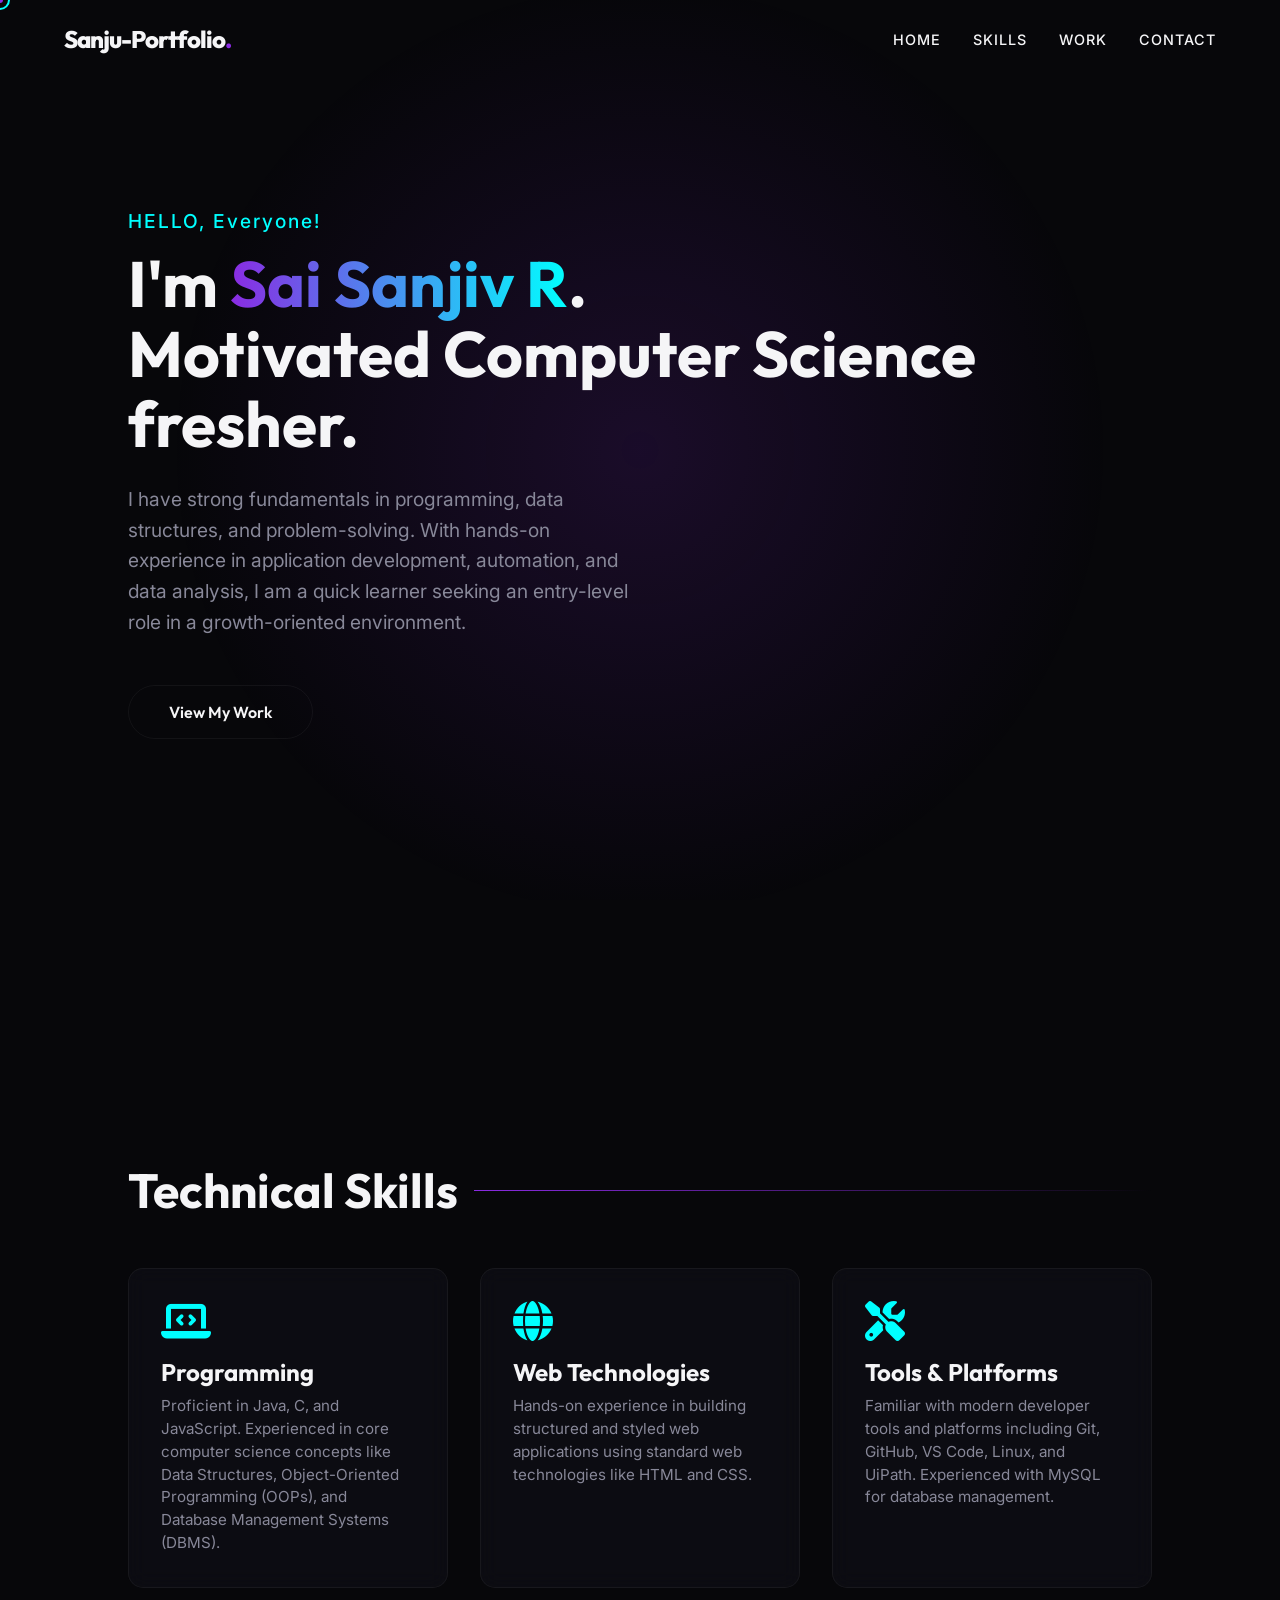
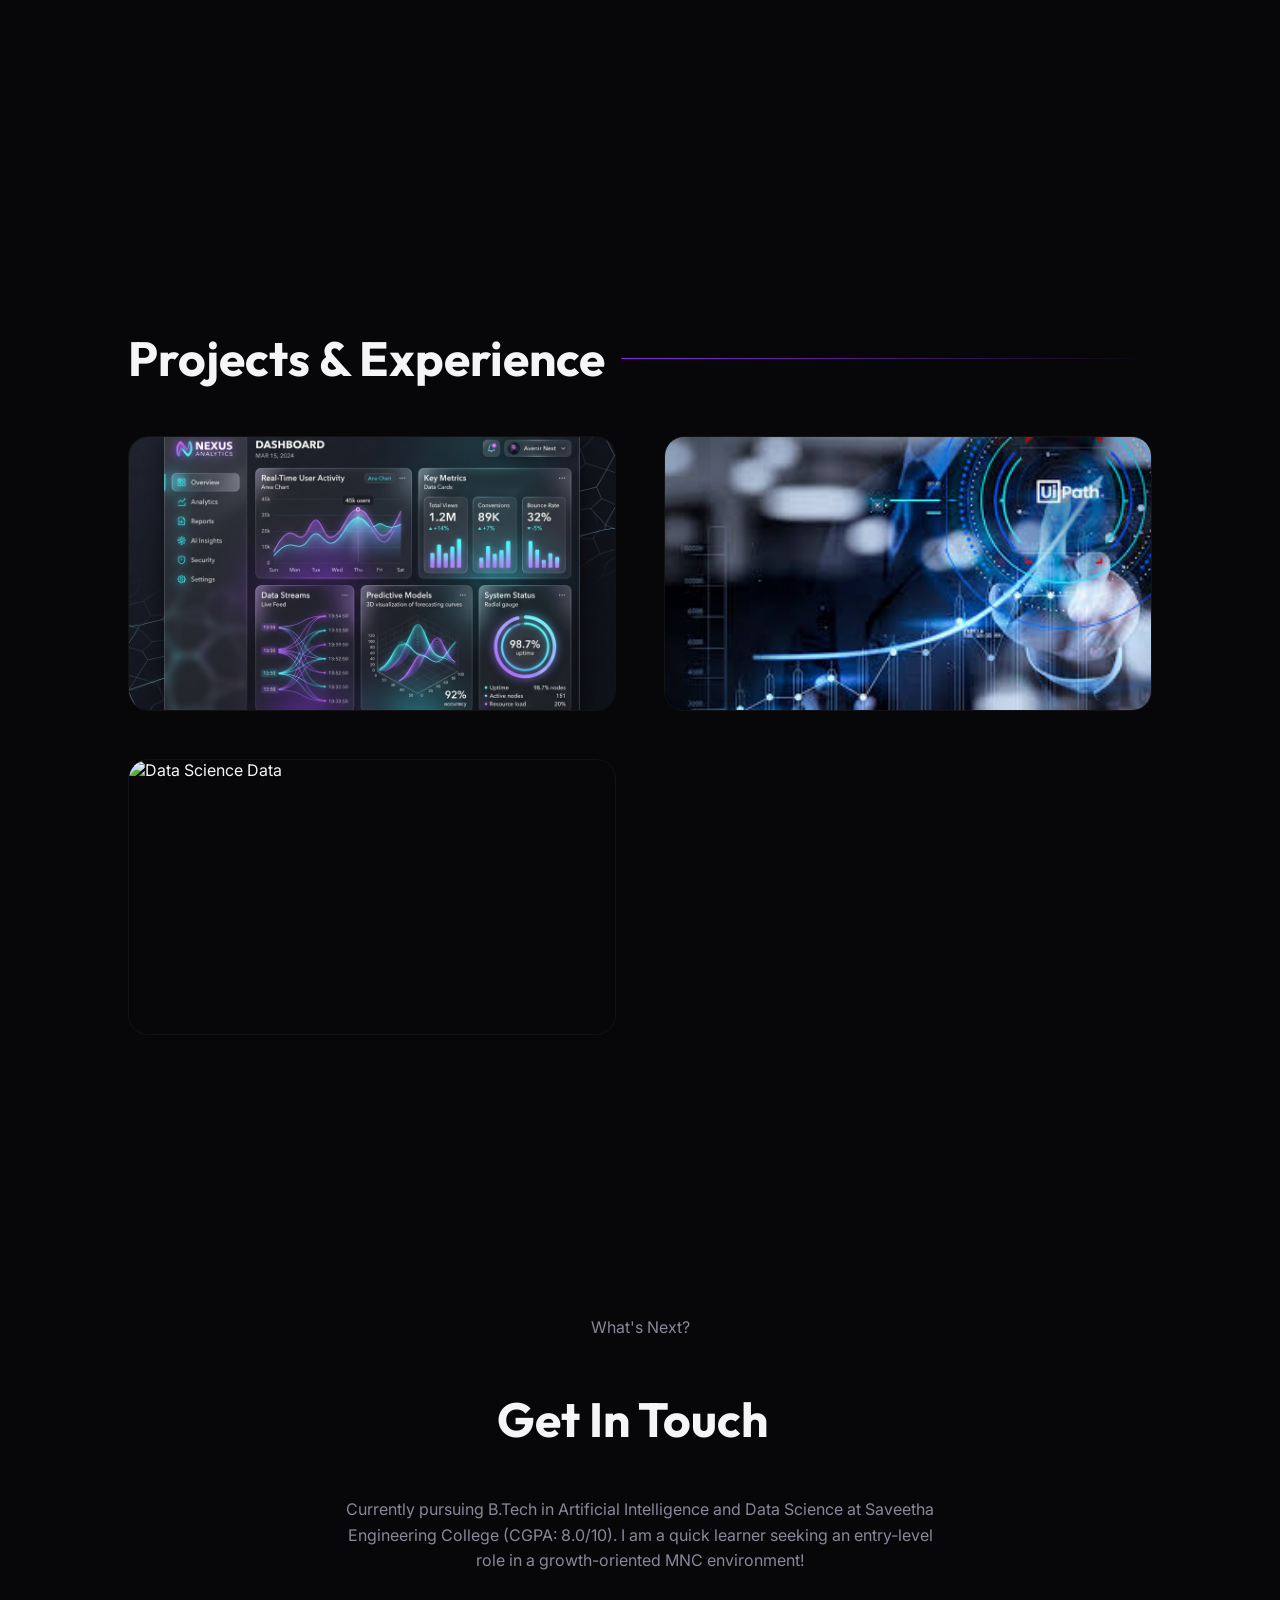
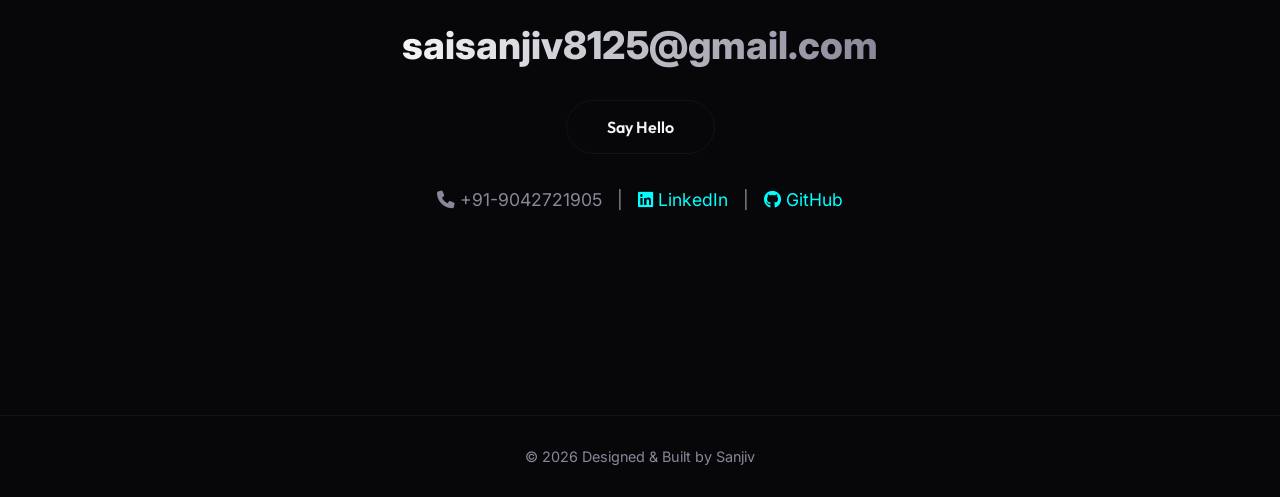
==== index.html @ ba9047b5 "fix version" ====
<!DOCTYPE html>
<html lang="en">
<head>
    <meta charset="UTF-8">
    <meta name="viewport" content="width=device-width, initial-scale=1.0">
    <meta name="description" content="Personal Portfolio of a Frontend Developer crafting beautiful user interfaces using modern web technologies.">
    <title>Sanjiv | Frontend Developer</title>
    <!-- CSS -->
    <link rel="stylesheet" href="style.css">
    <!-- FontAwesome for standard icons -->
    <link rel="stylesheet" href="https://cdnjs.cloudflare.com/ajax/libs/font-awesome/6.4.0/css/all.min.css">
</head>
<body>

    <!-- Custom Cursor & Background Glow -->
    <div class="cursor"></div>
    <div class="cursor-follower"></div>
    <div class="bg-glow"></div>

    <!-- Navigation -->
    <nav>
        <div class="brand">Sanju-Portfolio<span>.</span></div>
        <div class="nav-links">
            <a href="#hero">Home</a>
            <a href="#skills">Skills</a>
            <a href="#projects">Work</a>
            <a href="#contact">Contact</a>
        </div>
    </nav>

    <!-- Hero Section -->
    <section id="hero" class="hero">
        <p class="reveal">HELLO, Everyone! </p>
        <h1 class="reveal">I'm <span class="highlight">Sai Sanjiv R</span>.<br>Motivated Computer Science fresher.</h1>
        <div class="hero-subtitle reveal">
            I have strong fundamentals in programming, data structures, and problem-solving. With hands-on experience in application development, automation, and data analysis, I am a quick learner seeking an entry-level role in a growth-oriented environment.
        </div>
        <a href="#projects" class="btn btn-magnetic reveal">View My Work</a>
    </section>

    <!-- Skills Section -->
    <section id="skills">
        <h2 class="section-title reveal">Technical Skills</h2>
        <div class="skills-grid">
            <div class="skill-card reveal">
                <i class="fa-solid fa-laptop-code skill-icon"></i>
                <h3 class="skill-title">Programming</h3>
                <p class="skill-desc">Proficient in Java, C, and JavaScript. Experienced in core computer science concepts like Data Structures, Object-Oriented Programming (OOPs), and Database Management Systems (DBMS).</p>
            </div>
            <div class="skill-card reveal">
                <i class="fa-solid fa-globe skill-icon"></i>
                <h3 class="skill-title">Web Technologies</h3>
                <p class="skill-desc">Hands-on experience in building structured and styled web applications using standard web technologies like HTML and CSS.</p>
            </div>
            <div class="skill-card reveal">
                <i class="fa-solid fa-screwdriver-wrench skill-icon"></i>
                <h3 class="skill-title">Tools & Platforms</h3>
                <p class="skill-desc">Familiar with modern developer tools and platforms including Git, GitHub, VS Code, Linux, and UiPath. Experienced with MySQL for database management.</p>
            </div>
        </div>
    </section>

    <!-- Projects Section -->
    <section id="projects">
        <h2 class="section-title reveal">Projects & Experience</h2>
        <div class="projects-grid">
            
            <div class="project-card reveal">
                <div class="project-img-wrapper">
                    <!-- Project Thumbnail generated by AI -->
                    <img src="./assets/project1.png" alt="ConsumeWise AI Dashboard">
                </div>
                <div class="project-info">
                    <h3 class="project-title">ConsumeWise AI</h3>
                    <div class="project-tags">
                        <span>React Native</span>
                        <span>Firebase</span>
                        <span>Gemini AI</span>
                    </div>
                </div>
            </div>

            <div class="project-card reveal">
                <div class="project-img-wrapper">
                    <img src="[data-uri]" alt="HR Automation Project">
                </div>
                <div class="project-info">
                    <h3 class="project-title">HR Onboarding Automation</h3>
                    <div class="project-tags">
                        <span>UiPath</span>
                        <span>Excel</span>
                        <span>Automation</span>
                    </div>
                </div>
            </div>

            <div class="project-card reveal">
                <div class="project-img-wrapper">
                    <img src="https://images.unsplash.com/photo-1551288049-bebda4e38f71?q=80&w=2070&auto=format&fit=crop" alt="Data Science Data">
                </div>
                <div class="project-info">
                    <h3 class="project-title">Data Science Intern</h3>
                    <div class="project-tags">
                        <span>Python</span>
                        <span>Data Analysis</span>
                        <span>Arjun Vision Tech</span>
                    </div>
                </div>
            </div>

        </div>
    </section>

    <!-- Contact Section -->
    <section id="contact">
        <div class="contact-container reveal">
            <p class="contact-text">What's Next?</p>
            <h2 class="section-title">Get In Touch</h2>
            <p class="contact-text">Currently pursuing B.Tech in Artificial Intelligence and Data Science at Saveetha Engineering College (CGPA: 8.0/10). I am a quick learner seeking an entry-level role in a growth-oriented MNC environment!</p>
            <a href="mailto:saisanjiv8125@gmail.com" class="contact-email">saisanjiv8125@gmail.com</a>
            <a href="mailto:saisanjiv8125@gmail.com" class="btn btn-magnetic">Say Hello</a>
            <p class="contact-text" style="margin-top: 2rem; font-size: 1.1rem;">
                <i class="fa-solid fa-phone"></i> +91-9042721905 &nbsp;&nbsp;|&nbsp;&nbsp; 
                <a href="https://www.linkedin.com/in/sai-sanjiv8125" target="_blank" style="color: var(--secondary);"><i class="fa-brands fa-linkedin"></i> LinkedIn</a> &nbsp;&nbsp;|&nbsp;&nbsp;
                <a href="https://github.com/SaiSanjiv" target="_blank" style="color: var(--secondary);"><i class="fa-brands fa-github"></i> GitHub</a>
            </p>
        </div>
    </section>

    <footer>
        <p>&copy; 2026 Designed & Built by Sanjiv</p>
    </footer>

    <!-- JS -->
    <script src="script.js"></script>
</body>
</html>
---- style.css ----
@import url('https://fonts.googleapis.com/css2?family=Inter:wght@300;400;500;600&family=Outfit:wght@400;600;800&display=swap');

:root {
  --bg-dark: #07070a;
  --bg-card: rgba(20, 20, 30, 0.4);
  --primary: #8a2be2;
  --secondary: #00ffff;
  --text-main: #f5f5f7;
  --text-muted: #888899;
  --glass-border: rgba(255, 255, 255, 0.05);
  --glass-shadow: 0 8px 32px 0 rgba(0, 0, 0, 0.3);
}

* {
  margin: 0;
  padding: 0;
  box-sizing: border-box;
}

html {
  scroll-behavior: smooth;
}

body {
  font-family: 'Inter', sans-serif;
  background-color: var(--bg-dark);
  color: var(--text-main);
  overflow-x: hidden;
  cursor: none; /* For custom cursor */
}

h1, h2, h3, h4, h5, h6, .brand {
  font-family: 'Outfit', sans-serif;
}

a {
  color: inherit;
  text-decoration: none;
}

/* Custom Cursor */
.cursor {
  width: 20px;
  height: 20px;
  border: 2px solid var(--secondary);
  border-radius: 50%;
  position: fixed;
  pointer-events: none;
  transform: translate(-50%, -50%);
  transition: width 0.3s, height 0.3s, background-color 0.3s;
  z-index: 9999;
}

.cursor.hovering {
  width: 50px;
  height: 50px;
  background-color: rgba(0, 255, 255, 0.1);
  border-color: transparent;
  backdrop-filter: blur(2px);
}

.cursor-follower {
  width: 6px;
  height: 6px;
  background-color: var(--primary);
  border-radius: 50%;
  position: fixed;
  pointer-events: none;
  transform: translate(-50%, -50%);
  z-index: 10000;
  transition: transform 0.1s linear;
}

/* Background Glow Effect */
.bg-glow {
  position: fixed;
  top: 0;
  left: 0;
  width: 100vw;
  height: 100vh;
  z-index: -1;
  background: radial-gradient(circle at 50% 50%, rgba(138, 43, 226, 0.15), transparent 60%);
  transition: background 0.2s ease-out;
}

/* Navbar */
nav {
  position: fixed;
  top: 0;
  width: 100%;
  padding: 1.5rem 5%;
  display: flex;
  justify-content: space-between;
  align-items: center;
  z-index: 1000;
  transition: all 0.3s ease;
}

nav.scrolled {
  background: rgba(7, 7, 10, 0.7);
  backdrop-filter: blur(10px);
  padding: 1rem 5%;
  border-bottom: 1px solid var(--glass-border);
}

.brand {
  font-size: 1.5rem;
  font-weight: 800;
  letter-spacing: -1px;
}

.brand span {
  color: var(--primary);
}

.nav-links {
  display: flex;
  gap: 2rem;
}

.nav-links a {
  font-size: 0.9rem;
  font-weight: 500;
  text-transform: uppercase;
  letter-spacing: 1px;
  position: relative;
  transition: color 0.3s;
}

.nav-links a:hover {
  color: var(--secondary);
}

/* Sections */
section {
  min-height: 100vh;
  padding: 8rem 10% 5rem;
  display: flex;
  flex-direction: column;
  justify-content: center;
}

.section-title {
  font-size: 3rem;
  margin-bottom: 3rem;
  display: flex;
  align-items: center;
  gap: 1rem;
}

.section-title::after {
  content: '';
  height: 1px;
  flex-grow: 1;
  background: linear-gradient(90deg, var(--primary), transparent);
}

/* Hero Section */
.hero {
  align-items: flex-start;
  position: relative;
}

.hero p {
  color: var(--secondary);
  font-size: 1.2rem;
  font-weight: 500;
  margin-bottom: 1rem;
  letter-spacing: 2px;
}

.hero h1 {
  font-size: 5vw;
  line-height: 1.1;
  margin-bottom: 1.5rem;
}

.hero .highlight {
  background: linear-gradient(to right, var(--primary), var(--secondary));
  -webkit-background-clip: text;
  -webkit-text-fill-color: transparent;
}

.hero-subtitle {
  color: var(--text-muted);
  font-size: 1.2rem;
  max-width: 500px;
  line-height: 1.6;
  margin-bottom: 3rem;
}

.btn {
  padding: 1rem 2.5rem;
  background: transparent;
  color: var(--text-main);
  border: 1px solid var(--glass-border);
  border-radius: 30px;
  font-family: 'Outfit', sans-serif;
  font-weight: 600;
  font-size: 1rem;
  cursor: none; /* Let custom cursor handle it */
  position: relative;
  overflow: hidden;
  transition: all 0.3s ease;
  z-index: 1;
  display: inline-block;
}

.btn::before {
  content: '';
  position: absolute;
  top: 0;
  left: 0;
  width: 100%;
  height: 100%;
  background: linear-gradient(45deg, var(--primary), var(--secondary));
  z-index: -1;
  transition: opacity 0.3s ease;
  opacity: 0;
}

.btn:hover {
  border-color: transparent;
  box-shadow: 0 0 20px rgba(138, 43, 226, 0.4);
}

.btn:hover::before {
  opacity: 1;
}

/* Skills/About Section */
.skills-grid {
  display: grid;
  grid-template-columns: repeat(auto-fit, minmax(250px, 1fr));
  gap: 2rem;
}

.skill-card {
  background: var(--bg-card);
  border: 1px solid var(--glass-border);
  border-radius: 15px;
  padding: 2rem;
  backdrop-filter: blur(10px);
  transition: transform 0.3s, box-shadow 0.3s, border-color 0.3s;
}

.skill-card:hover {
  transform: translateY(-10px);
  box-shadow: var(--glass-shadow);
  border-color: rgba(138, 43, 226, 0.3);
}

.skill-icon {
  font-size: 2.5rem;
  color: var(--secondary);
  margin-bottom: 1rem;
}

.skill-title {
  font-size: 1.5rem;
  margin-bottom: 0.5rem;
}

.skill-desc {
  color: var(--text-muted);
  font-size: 0.95rem;
  line-height: 1.5;
}

/* Projects Section */
.projects-grid {
  display: grid;
  grid-template-columns: repeat(auto-fit, minmax(350px, 1fr));
  gap: 3rem;
}

.project-card {
  position: relative;
  border-radius: 20px;
  overflow: hidden;
  border: 1px solid var(--glass-border);
}

.project-img-wrapper {
  overflow: hidden;
  aspect-ratio: 16/9;
}

.project-img-wrapper img {
  width: 100%;
  height: 100%;
  object-fit: cover;
  transition: transform 0.5s ease;
}

.project-card:hover .project-img-wrapper img {
  transform: scale(1.05);
}

.project-info {
  position: absolute;
  bottom: 0;
  left: 0;
  width: 100%;
  padding: 2rem;
  background: linear-gradient(to top, rgba(7,7,10, 0.9) 0%, rgba(7,7,10,0) 100%);
  transform: translateY(20px);
  opacity: 0;
  transition: all 0.3s ease;
}

.project-card:hover .project-info {
  transform: translateY(0);
  opacity: 1;
}

.project-title {
  font-size: 1.5rem;
  margin-bottom: 0.5rem;
}

.project-tags {
  display: flex;
  gap: 0.5rem;
}

.project-tags span {
  font-size: 0.8rem;
  color: var(--primary);
  background: rgba(138, 43, 226, 0.1);
  padding: 0.2rem 0.6rem;
  border-radius: 20px;
}

/* Contact */
.contact-container {
  display: flex;
  flex-direction: column;
  align-items: center;
  text-align: center;
}

.contact-text {
  max-width: 600px;
  color: var(--text-muted);
  margin-bottom: 3rem;
  line-height: 1.6;
}

.contact-email {
  font-size: 3vw;
  font-weight: 800;
  color: var(--text-main);
  background: linear-gradient(to right, var(--text-main), var(--text-muted));
  -webkit-background-clip: text;
  -webkit-text-fill-color: transparent;
  margin-bottom: 2rem;
  transition: opacity 0.3s;
}

.contact-email:hover {
  opacity: 0.7;
}

/* Footer */
footer {
  padding: 2rem 5%;
  text-align: center;
  border-top: 1px solid var(--glass-border);
  color: var(--text-muted);
  font-size: 0.9rem;
}

/* Animations (Scroll reveal classes added by JS) */
.reveal {
  opacity: 0;
  transform: translateY(50px);
  transition: all 0.8s ease-out;
}

.reveal.active {
  opacity: 1;
  transform: translateY(0);
}

/* Responsive */
@media (max-width: 768px) {
  nav {
    padding: 1rem 5%;
  }
  
  .nav-links {
    display: none; /* Handle mobile nav simply for now */
  }
  
  .hero h1 {
    font-size: 3rem;
  }
  
  .cursor, .cursor-follower {
    display: none; /* Disable custom cursor on mobile */
  }
  
  body {
    cursor: auto;
  }
  
  .project-info {
    transform: translateY(0);
    opacity: 1;
    background: rgba(7,7,10, 0.8);
  }
}
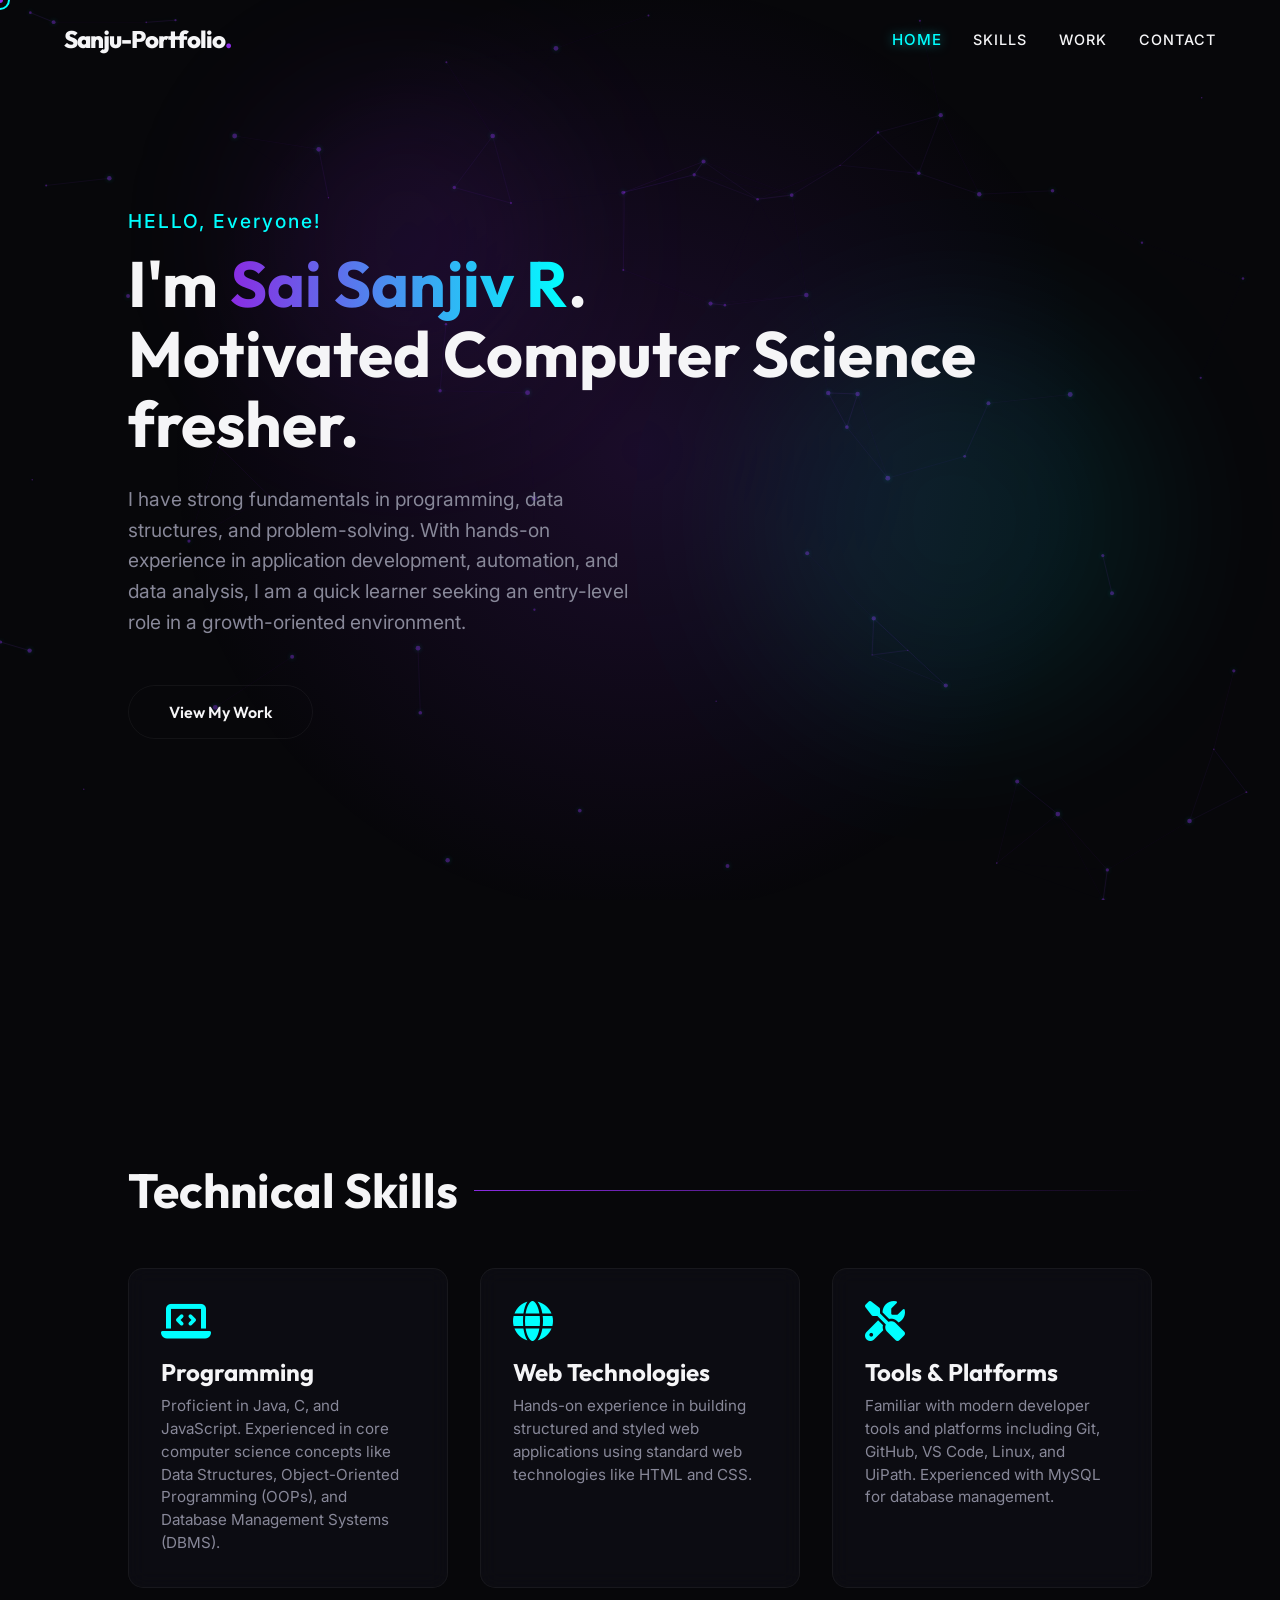
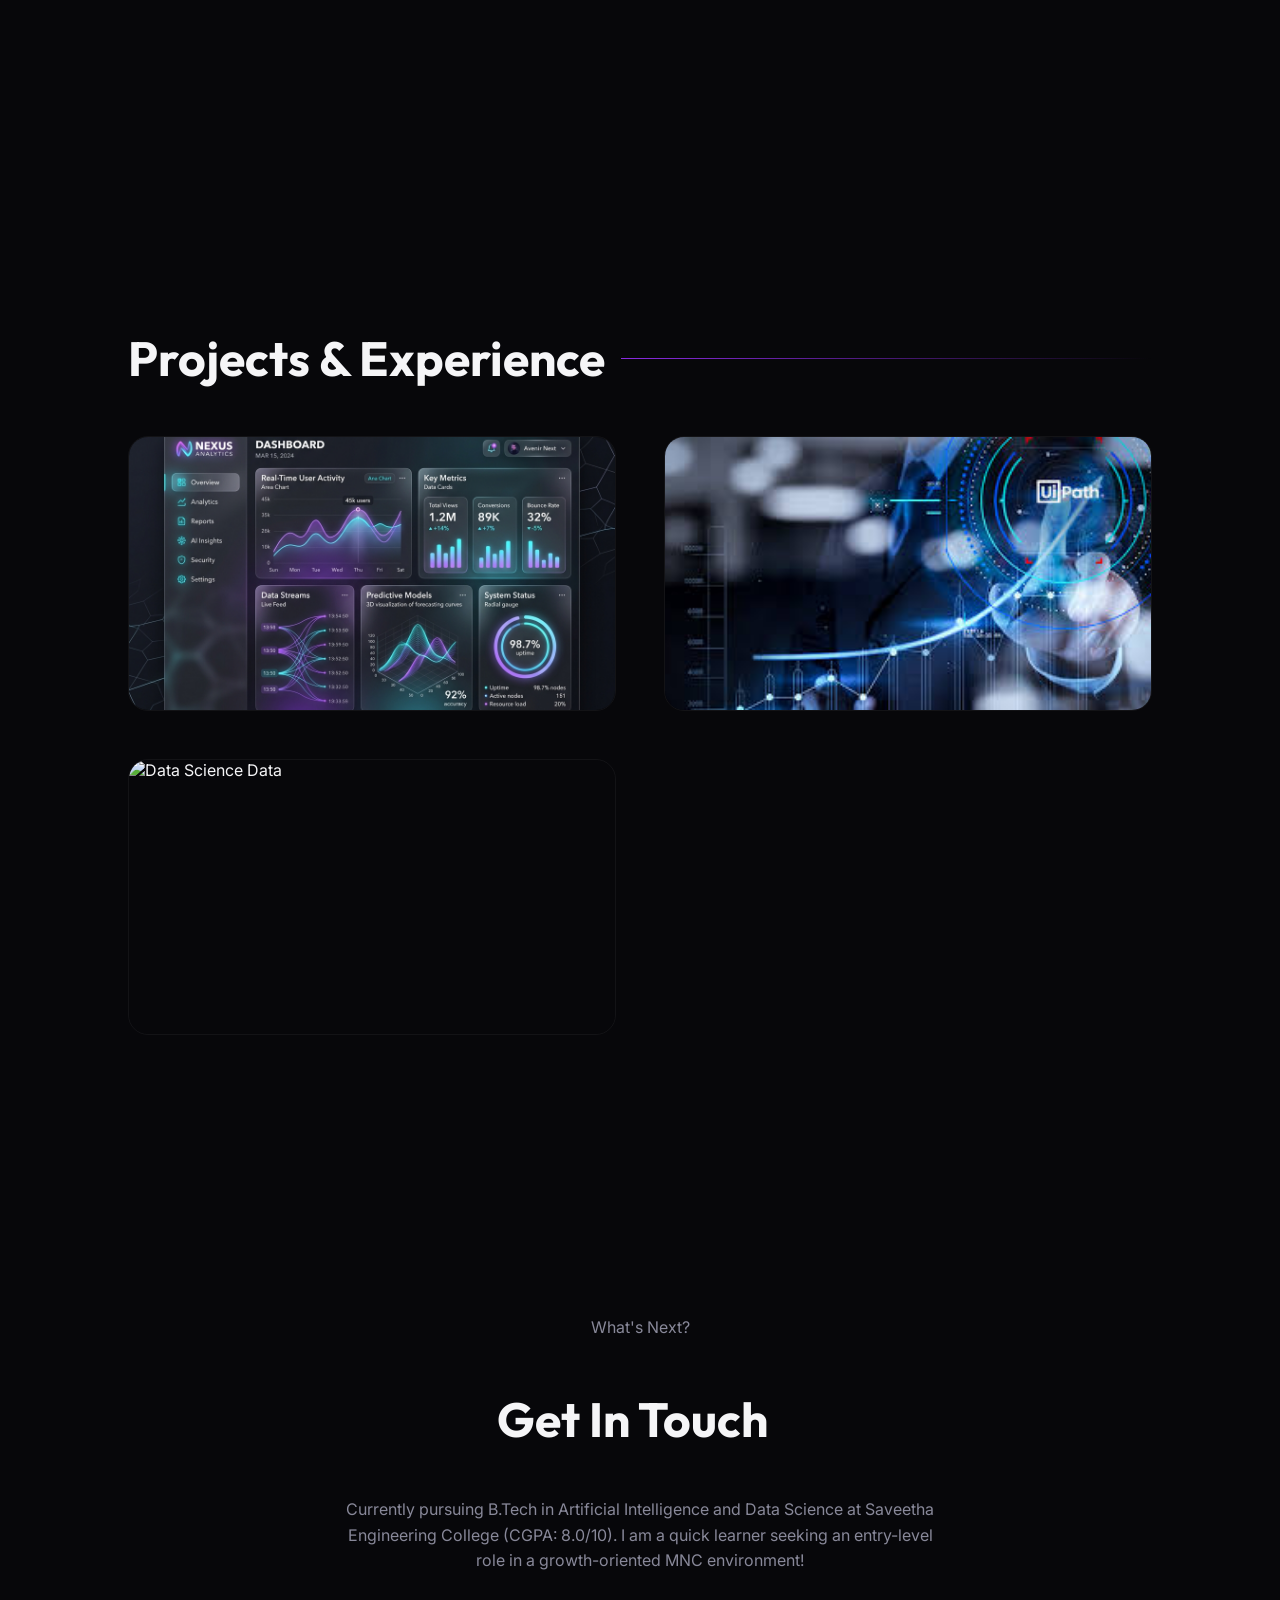
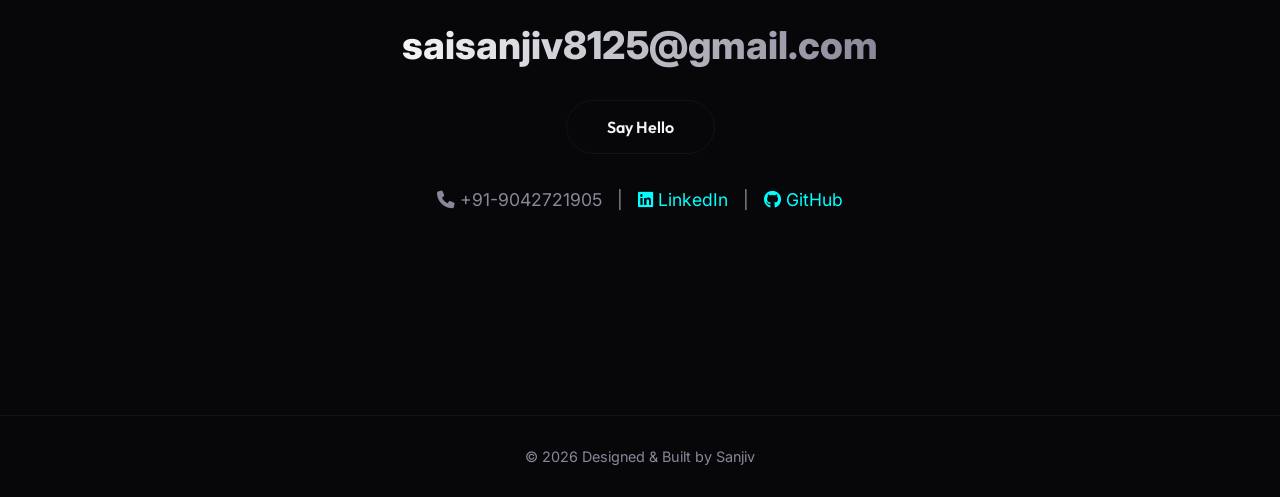
==== commit c6eda68b: "changed" ====
--- a/index.html
+++ b/index.html
@@ -12,10 +12,21 @@
 </head>
 <body>
 
+    <!-- Preloader -->
+    <div id="preloader">
+        <div class="loader-pulse"></div>
+    </div>
+
+    <!-- Particle Canvas Background -->
+    <canvas id="particle-canvas"></canvas>
+
     <!-- Custom Cursor & Background Glow -->
     <div class="cursor"></div>
     <div class="cursor-follower"></div>
-    <div class="bg-glow"></div>
+    <div class="bg-glow">
+        <div class="blob blob-1"></div>
+        <div class="blob blob-2"></div>
+    </div>
 
     <!-- Navigation -->
     <nav>
@@ -29,43 +40,45 @@
     </nav>
 
     <!-- Hero Section -->
-    <section id="hero" class="hero">
-        <p class="reveal">HELLO, Everyone! </p>
-        <h1 class="reveal">I'm <span class="highlight">Sai Sanjiv R</span>.<br>Motivated Computer Science fresher.</h1>
-        <div class="hero-subtitle reveal">
+    <section id="hero" class="hero reveal">
+        <p>HELLO, Everyone! </p>
+        <h1>I'm <span class="highlight">Sai Sanjiv R</span>.<br>Motivated Computer Science fresher.</h1>
+        <div class="hero-subtitle">
             I have strong fundamentals in programming, data structures, and problem-solving. With hands-on experience in application development, automation, and data analysis, I am a quick learner seeking an entry-level role in a growth-oriented environment.
         </div>
-        <a href="#projects" class="btn btn-magnetic reveal">View My Work</a>
+        <a href="#projects" class="btn btn-magnetic">View My Work</a>
     </section>
 
     <!-- Skills Section -->
-    <section id="skills">
-        <h2 class="section-title reveal">Technical Skills</h2>
+    <section id="skills" class="reveal">
+        <h2 class="section-title">Technical Skills</h2>
         <div class="skills-grid">
-            <div class="skill-card reveal">
+            <div class="skill-card">
                 <i class="fa-solid fa-laptop-code skill-icon"></i>
                 <h3 class="skill-title">Programming</h3>
                 <p class="skill-desc">Proficient in Java, C, and JavaScript. Experienced in core computer science concepts like Data Structures, Object-Oriented Programming (OOPs), and Database Management Systems (DBMS).</p>
             </div>
-            <div class="skill-card reveal">
+            <div class="skill-card">
                 <i class="fa-solid fa-globe skill-icon"></i>
                 <h3 class="skill-title">Web Technologies</h3>
                 <p class="skill-desc">Hands-on experience in building structured and styled web applications using standard web technologies like HTML and CSS.</p>
             </div>
-            <div class="skill-card reveal">
+            <div class="skill-card">
                 <i class="fa-solid fa-screwdriver-wrench skill-icon"></i>
                 <h3 class="skill-title">Tools & Platforms</h3>
                 <p class="skill-desc">Familiar with modern developer tools and platforms including Git, GitHub, VS Code, Linux, and UiPath. Experienced with MySQL for database management.</p>
             </div>
         </div>
+
+
     </section>
 
     <!-- Projects Section -->
-    <section id="projects">
-        <h2 class="section-title reveal">Projects & Experience</h2>
+    <section id="projects" class="reveal">
+        <h2 class="section-title">Projects & Experience</h2>
         <div class="projects-grid">
             
-            <div class="project-card reveal">
+            <div class="project-card">
                 <div class="project-img-wrapper">
                     <!-- Project Thumbnail generated by AI -->
                     <img src="./assets/project1.png" alt="ConsumeWise AI Dashboard">
@@ -80,7 +93,7 @@
                 </div>
             </div>
 
-            <div class="project-card reveal">
+            <div class="project-card">
                 <div class="project-img-wrapper">
                     <img src="[data-uri]" alt="HR Automation Project">
                 </div>
@@ -94,7 +107,7 @@
                 </div>
             </div>
 
-            <div class="project-card reveal">
+            <div class="project-card">
                 <div class="project-img-wrapper">
                     <img src="https://images.unsplash.com/photo-1551288049-bebda4e38f71?q=80&w=2070&auto=format&fit=crop" alt="Data Science Data">
                 </div>
@@ -112,8 +125,8 @@
     </section>
 
     <!-- Contact Section -->
-    <section id="contact">
-        <div class="contact-container reveal">
+    <section id="contact" class="reveal">
+        <div class="contact-container">
             <p class="contact-text">What's Next?</p>
             <h2 class="section-title">Get In Touch</h2>
             <p class="contact-text">Currently pursuing B.Tech in Artificial Intelligence and Data Science at Saveetha Engineering College (CGPA: 8.0/10). I am a quick learner seeking an entry-level role in a growth-oriented MNC environment!</p>
--- a/style.css
+++ b/style.css
@@ -71,6 +71,17 @@
   transition: transform 0.1s linear;
 }
 
+/* Particle Canvas Background */
+#particle-canvas {
+  position: fixed;
+  top: 0;
+  left: 0;
+  width: 100vw;
+  height: 100vh;
+  z-index: -2;
+  pointer-events: none;
+}
+
 /* Background Glow Effect */
 .bg-glow {
   position: fixed;
@@ -81,6 +92,32 @@
   z-index: -1;
   background: radial-gradient(circle at 50% 50%, rgba(138, 43, 226, 0.15), transparent 60%);
   transition: background 0.2s ease-out;
+  overflow: hidden;
+}
+
+.blob {
+  position: absolute;
+  border-radius: 50%;
+  filter: blur(80px);
+  opacity: 0.6;
+  z-index: -1;
+  animation: floatBackground 20s infinite alternate ease-in-out;
+}
+.blob-1 {
+  top: 10%; left: 20%;
+  width: 300px; height: 300px;
+  background: rgba(138, 43, 226, 0.2);
+  animation-delay: 0s;
+}
+.blob-2 {
+  bottom: 20%; right: 10%;
+  width: 400px; height: 400px;
+  background: rgba(0, 255, 255, 0.15);
+  animation-delay: -5s;
+}
+@keyframes floatBackground {
+  0% { transform: translate(0, 0) scale(1); }
+  100% { transform: translate(100px, 50px) scale(1.2); }
 }
 
 /* Navbar */
@@ -124,11 +161,18 @@
   text-transform: uppercase;
   letter-spacing: 1px;
   position: relative;
-  transition: color 0.3s;
-}
-
-.nav-links a:hover {
+  transition: all 0.3s;
+  display: inline-block;
+}
+
+.nav-links a:hover, .nav-links a.active {
   color: var(--secondary);
+  text-shadow: 0 0 10px rgba(0, 255, 255, 0.5);
+  transform: scale(1.05);
+}
+
+.nav-links a:active {
+  transform: scale(0.95);
 }
 
 /* Sections */
@@ -178,6 +222,7 @@
 .hero .highlight {
   background: linear-gradient(to right, var(--primary), var(--secondary));
   -webkit-background-clip: text;
+  background-clip: text;
   -webkit-text-fill-color: transparent;
 }
 
@@ -222,6 +267,11 @@
 .btn:hover {
   border-color: transparent;
   box-shadow: 0 0 20px rgba(138, 43, 226, 0.4);
+  transform: scale(1.05);
+}
+
+.btn:active {
+  transform: scale(0.95);
 }
 
 .btn:hover::before {
@@ -279,6 +329,13 @@
   border-radius: 20px;
   overflow: hidden;
   border: 1px solid var(--glass-border);
+  transition: all 0.4s ease;
+}
+
+.project-card:hover {
+  transform: translateY(-10px);
+  box-shadow: 0 15px 30px rgba(0,0,0, 0.5), 0 0 15px rgba(138, 43, 226, 0.3);
+  border-color: rgba(0, 255, 255, 0.3);
 }
 
 .project-img-wrapper {
@@ -353,6 +410,7 @@
   color: var(--text-main);
   background: linear-gradient(to right, var(--text-main), var(--text-muted));
   -webkit-background-clip: text;
+  background-clip: text;
   -webkit-text-fill-color: transparent;
   margin-bottom: 2rem;
   transition: opacity 0.3s;
@@ -383,7 +441,31 @@
   transform: translateY(0);
 }
 
-/* Responsive */
+/* --- Preloader --- */
+#preloader {
+  position: fixed;
+  top: 0; left: 0; width: 100vw; height: 100vh;
+  background: var(--bg-dark);
+  z-index: 99999;
+  display: flex; justify-content: center; align-items: center;
+  transition: opacity 0.5s ease, visibility 0.5s ease;
+}
+#preloader.hidden {
+  opacity: 0; visibility: hidden;
+}
+.loader-pulse {
+  width: 50px; height: 50px;
+  border-radius: 50%;
+  background: var(--primary);
+  animation: pulse 1.5s infinite ease-in-out;
+}
+@keyframes pulse {
+  0% { transform: scale(0.8); opacity: 0.5; box-shadow: 0 0 0 0 rgba(138, 43, 226, 0.7); }
+  70% { transform: scale(1); opacity: 1; box-shadow: 0 0 0 20px rgba(138, 43, 226, 0); }
+  100% { transform: scale(0.8); opacity: 0.5; box-shadow: 0 0 0 0 rgba(138, 43, 226, 0); }
+}
+
+
 @media (max-width: 768px) {
   nav {
     padding: 1rem 5%;
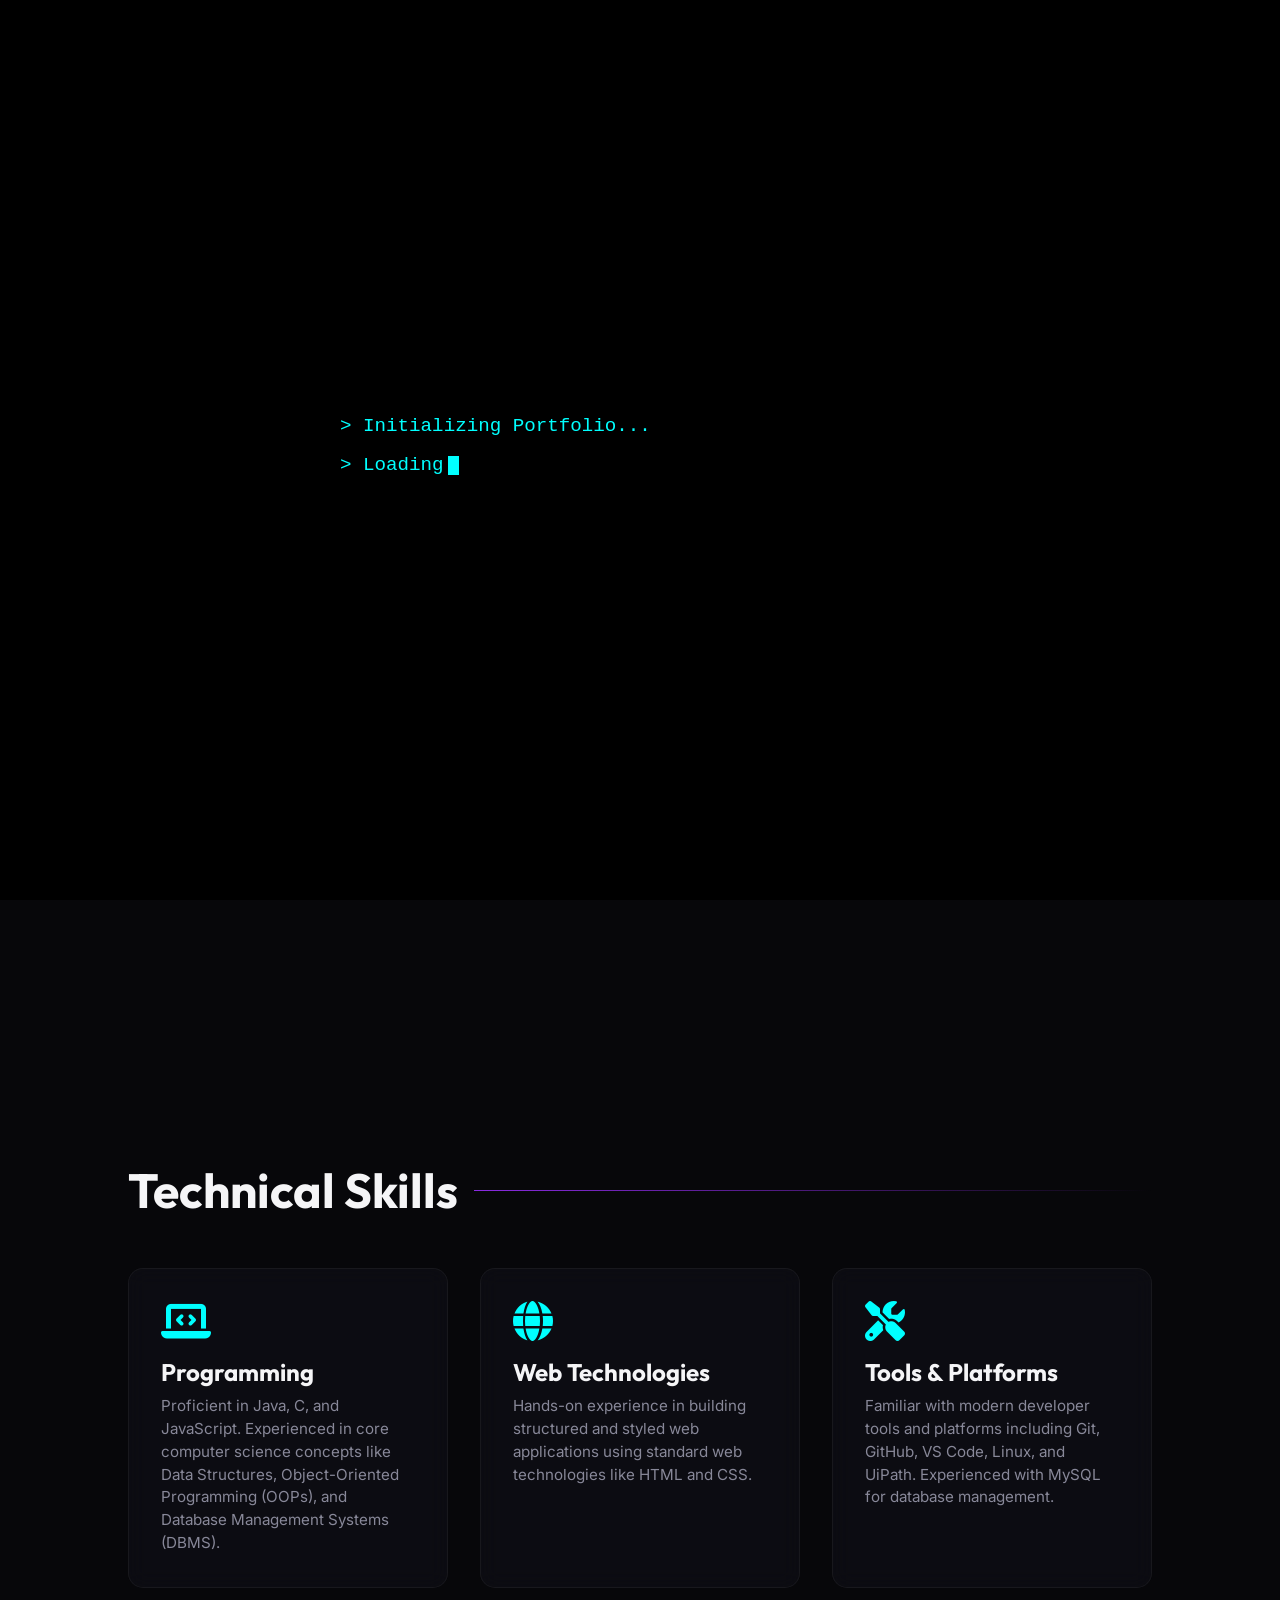
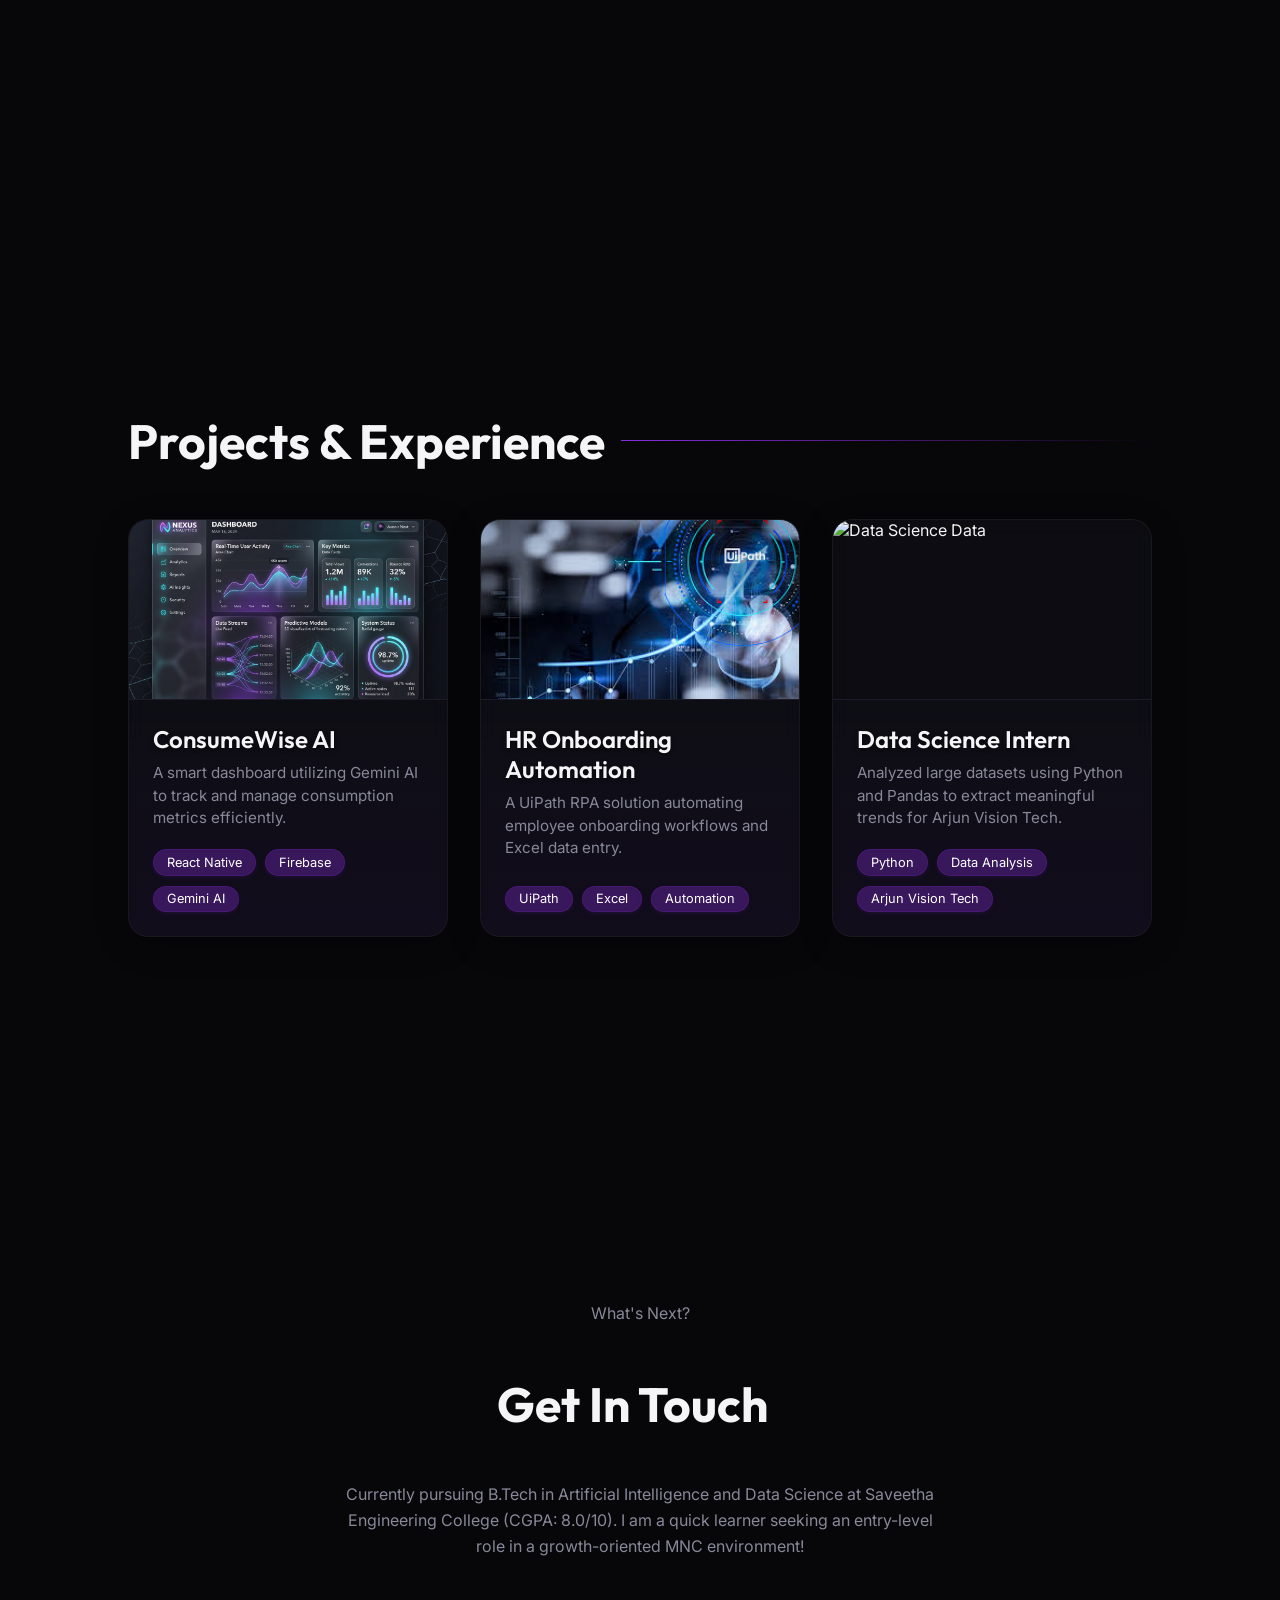
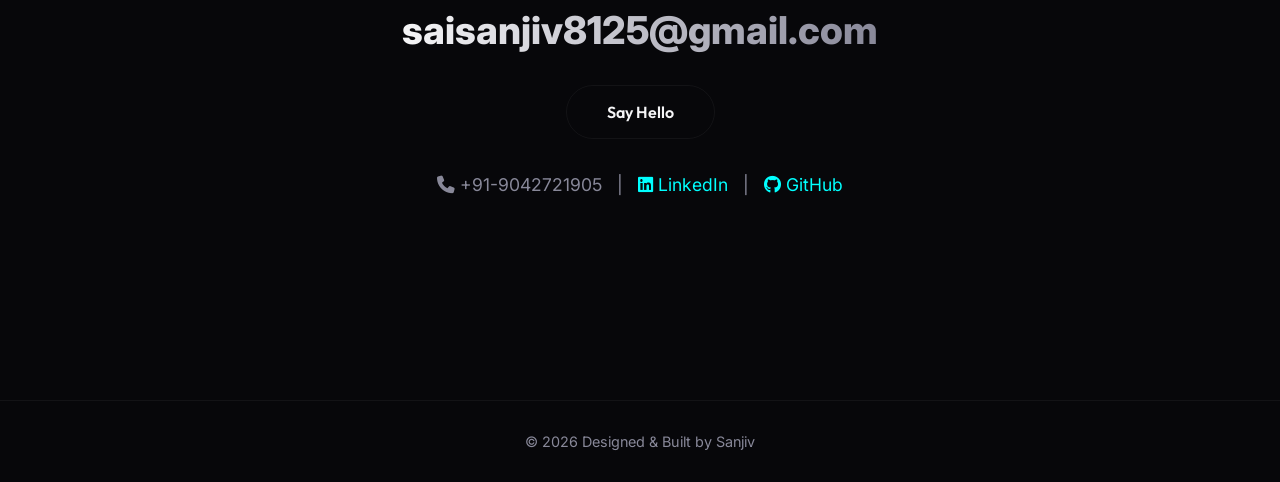
==== commit 2d1dbe00: "edited-intro" ====
--- a/index.html
+++ b/index.html
@@ -14,7 +14,14 @@
 
     <!-- Preloader -->
     <div id="preloader">
-        <div class="loader-pulse"></div>
+        <div class="terminal-container">
+            <div id="terminal-lines"></div>
+            <div id="final-name-container" style="display: none; opacity: 0;">
+                <div class="intro-typing">
+                    <span id="typed-name"></span><span class="typing-cursor"></span>
+                </div>
+            </div>
+        </div>
     </div>
 
     <!-- Particle Canvas Background -->
@@ -78,27 +85,30 @@
         <h2 class="section-title">Projects & Experience</h2>
         <div class="projects-grid">
             
-            <div class="project-card">
+            <div class="project-card reveal">
                 <div class="project-img-wrapper">
                     <!-- Project Thumbnail generated by AI -->
                     <img src="./assets/project1.png" alt="ConsumeWise AI Dashboard">
                 </div>
                 <div class="project-info">
                     <h3 class="project-title">ConsumeWise AI</h3>
+                    <p class="project-desc">A smart dashboard utilizing Gemini AI to track and manage consumption metrics efficiently.</p>
                     <div class="project-tags">
                         <span>React Native</span>
                         <span>Firebase</span>
                         <span>Gemini AI</span>
                     </div>
+                    
                 </div>
             </div>
 
-            <div class="project-card">
+            <div class="project-card reveal">
                 <div class="project-img-wrapper">
                     <img src="[data-uri]" alt="HR Automation Project">
                 </div>
                 <div class="project-info">
                     <h3 class="project-title">HR Onboarding Automation</h3>
+                    <p class="project-desc">A UiPath RPA solution automating employee onboarding workflows and Excel data entry.</p>
                     <div class="project-tags">
                         <span>UiPath</span>
                         <span>Excel</span>
@@ -107,12 +117,13 @@
                 </div>
             </div>
 
-            <div class="project-card">
+            <div class="project-card reveal">
                 <div class="project-img-wrapper">
                     <img src="https://images.unsplash.com/photo-1551288049-bebda4e38f71?q=80&w=2070&auto=format&fit=crop" alt="Data Science Data">
                 </div>
                 <div class="project-info">
                     <h3 class="project-title">Data Science Intern</h3>
+                    <p class="project-desc">Analyzed large datasets using Python and Pandas to extract meaningful trends for Arjun Vision Tech.</p>
                     <div class="project-tags">
                         <span>Python</span>
                         <span>Data Analysis</span>
--- a/style.css
+++ b/style.css
@@ -320,8 +320,20 @@
 /* Projects Section */
 .projects-grid {
   display: grid;
-  grid-template-columns: repeat(auto-fit, minmax(350px, 1fr));
-  gap: 3rem;
+  grid-template-columns: repeat(3, 1fr);
+  gap: 2rem;
+}
+
+@media (max-width: 992px) {
+  .projects-grid {
+    grid-template-columns: repeat(2, 1fr);
+  }
+}
+
+@media (max-width: 768px) {
+  .projects-grid {
+    grid-template-columns: 1fr;
+  }
 }
 
 .project-card {
@@ -329,64 +341,87 @@
   border-radius: 20px;
   overflow: hidden;
   border: 1px solid var(--glass-border);
-  transition: all 0.4s ease;
-}
-
-.project-card:hover {
-  transform: translateY(-10px);
-  box-shadow: 0 15px 30px rgba(0,0,0, 0.5), 0 0 15px rgba(138, 43, 226, 0.3);
-  border-color: rgba(0, 255, 255, 0.3);
+  transition: all 0.4s cubic-bezier(0.175, 0.885, 0.32, 1.275);
+  background: var(--bg-card);
+  backdrop-filter: blur(10px);
+  box-shadow: var(--glass-shadow);
+  display: flex;
+  flex-direction: column;
+  height: 100%;
 }
 
 .project-img-wrapper {
+  width: 100%;
+  aspect-ratio: 16/9;
   overflow: hidden;
-  aspect-ratio: 16/9;
+  position: relative;
 }
 
 .project-img-wrapper img {
   width: 100%;
   height: 100%;
   object-fit: cover;
-  transition: transform 0.5s ease;
+  transition: transform 0.6s ease;
+}
+
+.project-card:hover {
+  transform: translateY(-10px);
+  box-shadow: 0 15px 30px rgba(0,0,0, 0.5), 0 0 20px var(--primary);
+  border-color: var(--primary);
 }
 
 .project-card:hover .project-img-wrapper img {
-  transform: scale(1.05);
+  transform: scale(1.1);
 }
 
 .project-info {
-  position: absolute;
-  bottom: 0;
-  left: 0;
   width: 100%;
-  padding: 2rem;
-  background: linear-gradient(to top, rgba(7,7,10, 0.9) 0%, rgba(7,7,10,0) 100%);
-  transform: translateY(20px);
-  opacity: 0;
-  transition: all 0.3s ease;
-}
-
-.project-card:hover .project-info {
-  transform: translateY(0);
-  opacity: 1;
+  padding: 1.5rem;
+  z-index: 3;
+  display: flex;
+  flex-direction: column;
+  flex-grow: 1;
+  background: linear-gradient(to bottom, rgba(20, 20, 30, 0.2) 0%, rgba(138, 43, 226, 0.05) 100%);
+  border-top: 1px solid rgba(255, 255, 255, 0.05);
 }
 
 .project-title {
   font-size: 1.5rem;
   margin-bottom: 0.5rem;
+  font-weight: 600;
+  color: var(--text-main);
+  text-shadow: 0 2px 4px rgba(0,0,0,0.5);
+  transition: color 0.3s ease;
+}
+
+.project-card:hover .project-title {
+  color: var(--secondary);
+}
+
+.project-desc {
+  color: var(--text-muted);
+  font-size: 0.95rem;
+  line-height: 1.5;
+  margin-bottom: 1.2rem;
+  flex-grow: 1;
 }
 
 .project-tags {
   display: flex;
-  gap: 0.5rem;
+  flex-wrap: wrap;
+  gap: 0.6rem;
+  margin-top: auto;
 }
 
 .project-tags span {
   font-size: 0.8rem;
-  color: var(--primary);
-  background: rgba(138, 43, 226, 0.1);
-  padding: 0.2rem 0.6rem;
+  color: #fff;
+  background: rgba(138, 43, 226, 0.3);
+  backdrop-filter: blur(5px);
+  border: 1px solid rgba(138, 43, 226, 0.2);
+  padding: 0.3rem 0.8rem;
   border-radius: 20px;
+  box-shadow: 0 2px 5px rgba(138, 43, 226, 0.1);
 }
 
 /* Contact */
@@ -441,26 +476,107 @@
   transform: translateY(0);
 }
 
-/* --- Preloader --- */
+/* --- Cinematic Intro --- */
 #preloader {
   position: fixed;
   top: 0; left: 0; width: 100vw; height: 100vh;
-  background: var(--bg-dark);
+  background: #000000;
   z-index: 99999;
   display: flex; justify-content: center; align-items: center;
-  transition: opacity 0.5s ease, visibility 0.5s ease;
+  transition: opacity 1s ease-in-out, visibility 1s ease-in-out;
 }
 #preloader.hidden {
   opacity: 0; visibility: hidden;
 }
-.loader-pulse {
-  width: 50px; height: 50px;
-  border-radius: 50%;
-  background: var(--primary);
-  animation: pulse 1.5s infinite ease-in-out;
-}
-@keyframes pulse {
-  0% { transform: scale(0.8); opacity: 0.5; box-shadow: 0 0 0 0 rgba(138, 43, 226, 0.7); }
+
+
+.terminal-container {
+  display: flex;
+  flex-direction: column;
+  justify-content: center;
+  align-items: center;
+  width: 100%;
+}
+
+#terminal-lines {
+  font-family: 'Courier New', Courier, monospace;
+  color: var(--secondary); /* Cyan/Hacker green-blue */
+  font-size: 1.2rem;
+  text-align: left;
+  width: 90%;
+  max-width: 600px;
+  line-height: 1.6;
+  transition: opacity 0.3s ease;
+}
+
+.terminal-line {
+  margin-bottom: 0.5rem;
+  display: flex;
+  align-items: center;
+}
+
+#final-name-container {
+  transition: opacity 0.8s ease;
+}
+
+.intro-typing {
+  font-family: 'Outfit', sans-serif;
+  font-size: 8vw;
+  font-weight: 800;
+  color: #ffffff;
+  display: flex;
+  align-items: center;
+}
+
+@media (min-width: 1200px) {
+  
+.terminal-container {
+  display: flex;
+  flex-direction: column;
+  justify-content: center;
+  align-items: center;
+  width: 100%;
+}
+
+#terminal-lines {
+  font-family: 'Courier New', Courier, monospace;
+  color: var(--secondary); /* Cyan/Hacker green-blue */
+  font-size: 1.2rem;
+  text-align: left;
+  width: 90%;
+  max-width: 600px;
+  line-height: 1.6;
+  transition: opacity 0.3s ease;
+}
+
+.terminal-line {
+  margin-bottom: 0.5rem;
+  display: flex;
+  align-items: center;
+}
+
+#final-name-container {
+  transition: opacity 0.8s ease;
+}
+
+.intro-typing {
+    font-size: 5rem;
+  }
+}
+
+.typing-cursor {
+  display: inline-block;
+  width: 0.15em;
+  height: 1.1em;
+  background-color: #ffffff;
+  margin-left: 8px;
+  animation: blink 1s step-end infinite;
+}
+
+@keyframes blink {
+  0%, 100% { opacity: 1; }
+  50% { opacity: 0; }
+}
   70% { transform: scale(1); opacity: 1; box-shadow: 0 0 0 20px rgba(138, 43, 226, 0); }
   100% { transform: scale(0.8); opacity: 0.5; box-shadow: 0 0 0 0 rgba(138, 43, 226, 0); }
 }
@@ -486,10 +602,4 @@
   body {
     cursor: auto;
   }
-  
-  .project-info {
-    transform: translateY(0);
-    opacity: 1;
-    background: rgba(7,7,10, 0.8);
-  }
-}
+}
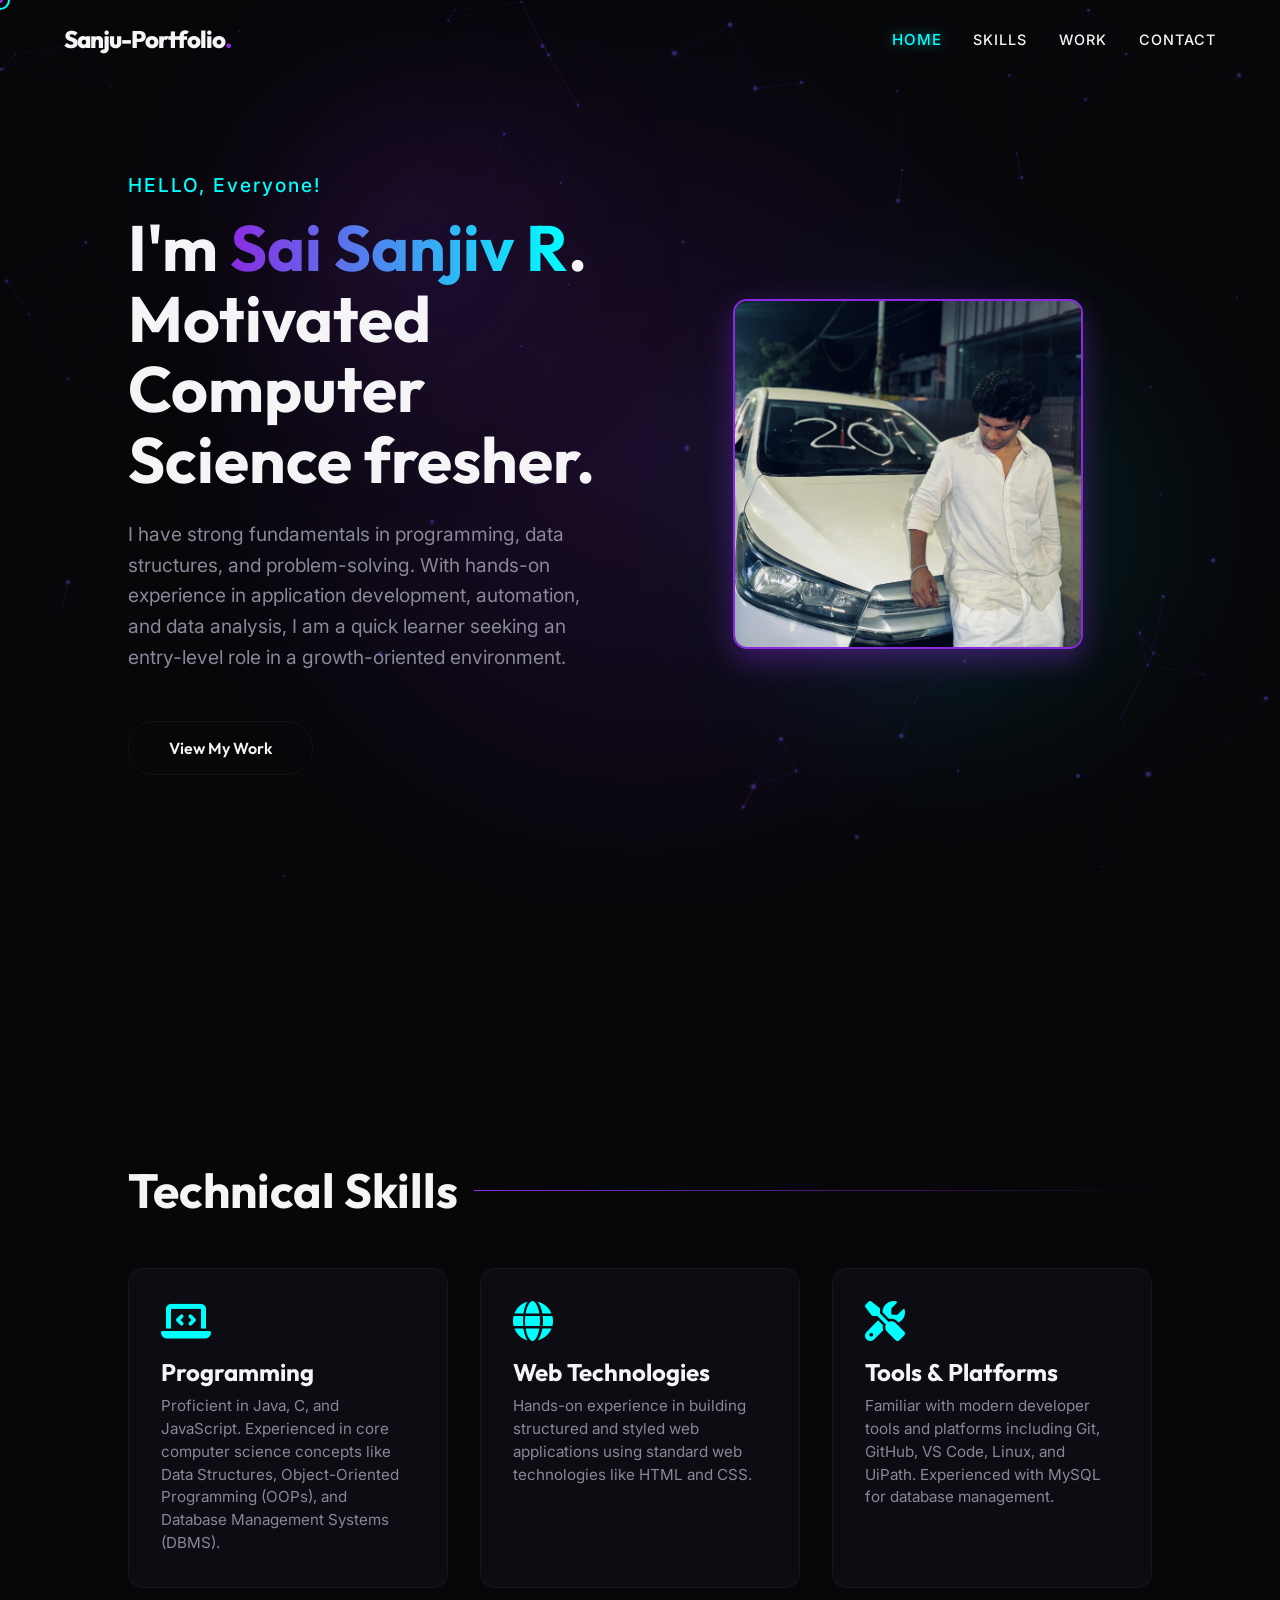
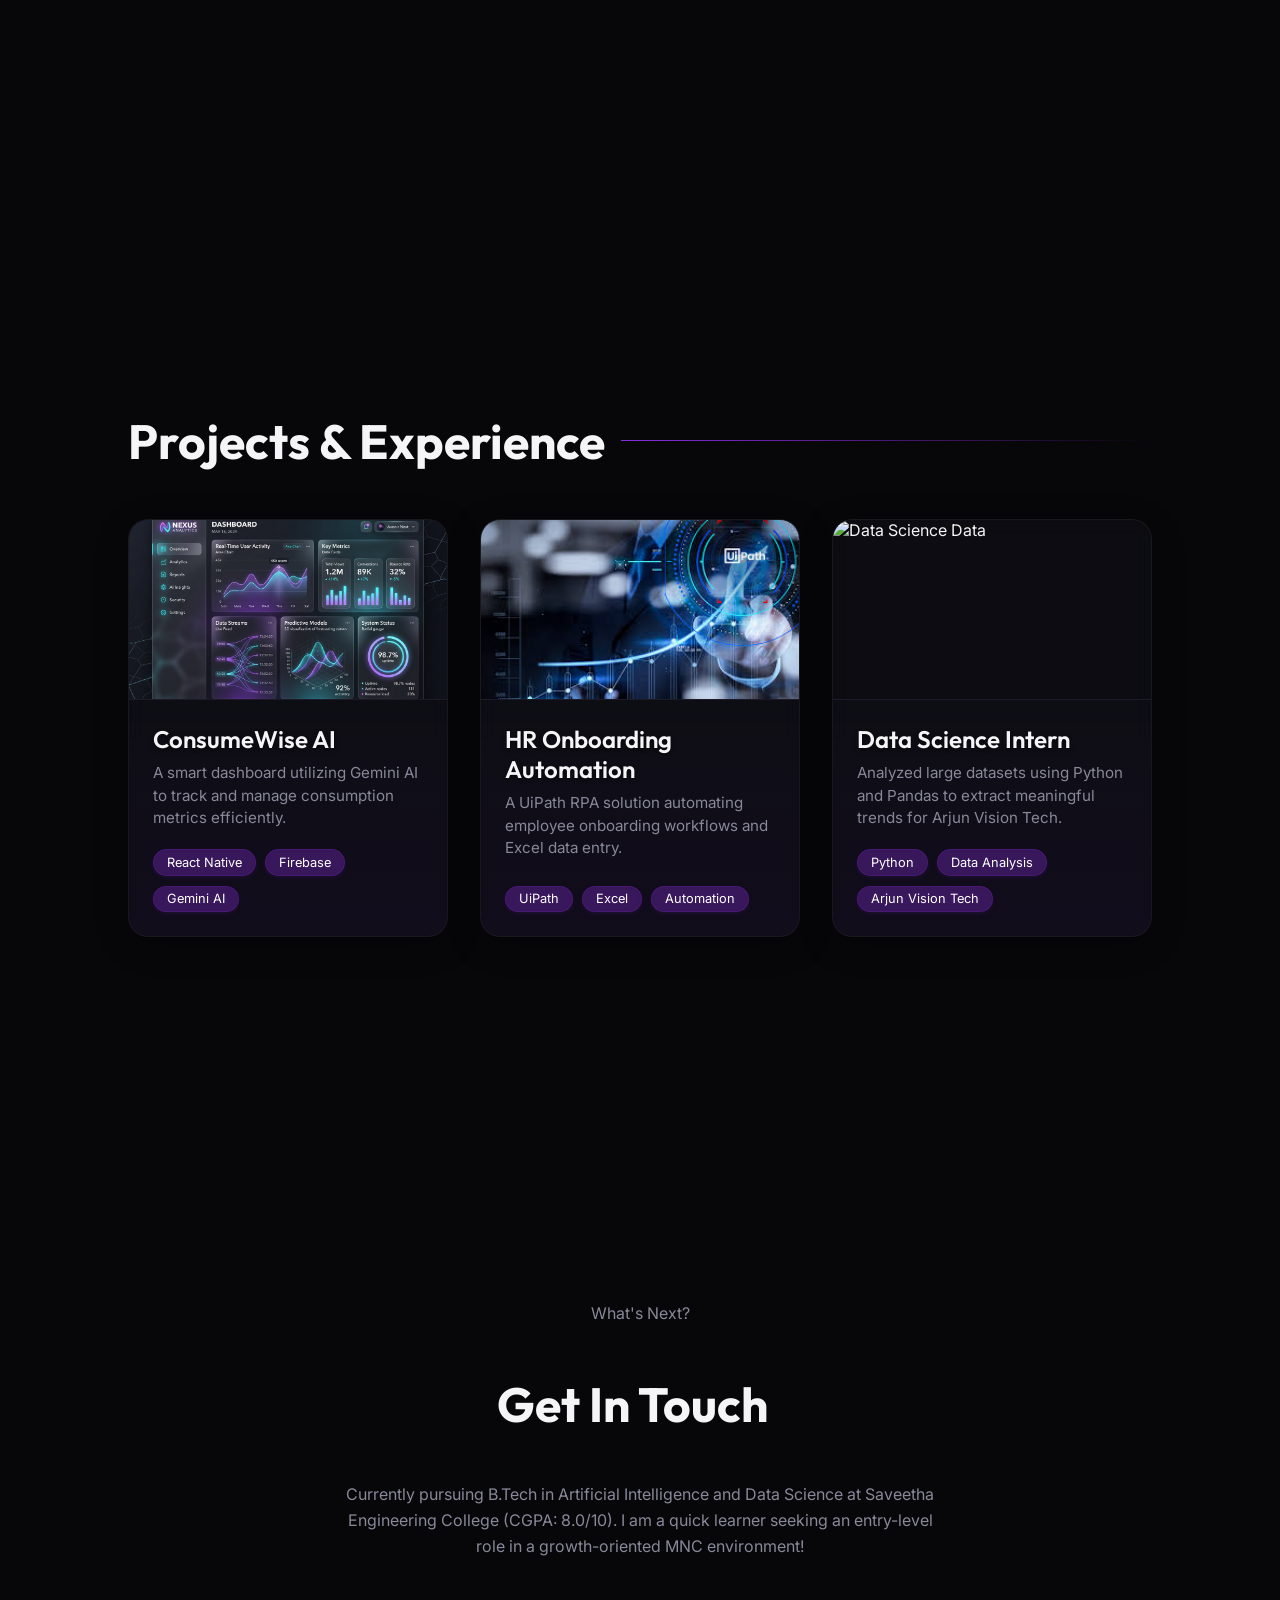
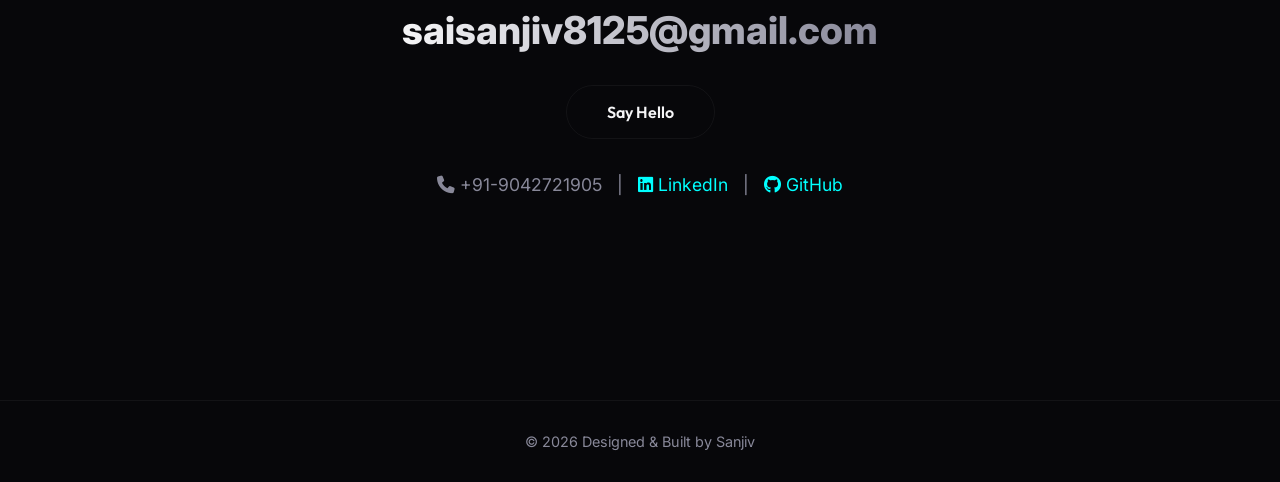
==== commit 78259a68: "error fix" ====
--- a/index.html
+++ b/index.html
@@ -13,15 +13,12 @@
 <body>
 
     <!-- Preloader -->
-    <div id="preloader">
-        <div class="terminal-container">
-            <div id="terminal-lines"></div>
-            <div id="final-name-container" style="display: none; opacity: 0;">
-                <div class="intro-typing">
-                    <span id="typed-name"></span><span class="typing-cursor"></span>
-                </div>
-            </div>
+        <div id="preloader">
+        <canvas id="intro-canvas"></canvas>
+        <div class="intro-typing-container">
+            <span class="intro-s-placeholder" style="color: transparent;">S</span><span id="typed-rest"></span><span class="typing-cursor" id="intro-cursor"></span>
         </div>
+    </div>
     </div>
 
     <!-- Particle Canvas Background -->
@@ -48,12 +45,17 @@
 
     <!-- Hero Section -->
     <section id="hero" class="hero reveal">
-        <p>HELLO, Everyone! </p>
-        <h1>I'm <span class="highlight">Sai Sanjiv R</span>.<br>Motivated Computer Science fresher.</h1>
-        <div class="hero-subtitle">
-            I have strong fundamentals in programming, data structures, and problem-solving. With hands-on experience in application development, automation, and data analysis, I am a quick learner seeking an entry-level role in a growth-oriented environment.
+        <div class="hero-content">
+            <p>HELLO, Everyone! </p>
+            <h1>I'm <span class="highlight">Sai Sanjiv R</span>.<br>Motivated Computer Science fresher.</h1>
+            <div class="hero-subtitle">
+                I have strong fundamentals in programming, data structures, and problem-solving. With hands-on experience in application development, automation, and data analysis, I am a quick learner seeking an entry-level role in a growth-oriented environment.
+            </div>
+            <a href="#projects" class="btn btn-magnetic">View My Work</a>
         </div>
-        <a href="#projects" class="btn btn-magnetic">View My Work</a>
+        <div class="hero-image-wrapper">
+            <img src="./assets/developer_profile.jpeg" alt="Sai Sanjiv Developer Profile" class="hero-profile-img">
+        </div>
     </section>
 
     <!-- Skills Section -->
--- a/style.css
+++ b/style.css
@@ -201,8 +201,59 @@
 
 /* Hero Section */
 .hero {
+  flex-direction: row;
+  align-items: center;
+  justify-content: space-between;
+  gap: 3rem;
+  position: relative;
+}
+
+.hero-content {
+  flex: 1;
+  max-width: 600px;
+  display: flex;
+  flex-direction: column;
   align-items: flex-start;
-  position: relative;
+}
+
+.hero-image-wrapper {
+  flex: 1;
+  display: flex;
+  justify-content: center;
+  align-items: center;
+}
+
+.hero-profile-img {
+  width: 100%;
+  max-width: 350px;
+  aspect-ratio: 1 / 1;
+  object-fit: cover;
+  border-radius: 14px;
+  border: 2px solid var(--primary);
+  box-shadow: 0 10px 30px rgba(138, 43, 226, 0.4);
+  animation: floatProfile 6s ease-in-out infinite;
+}
+
+@keyframes floatProfile {
+  0% { transform: translateY(0); }
+  50% { transform: translateY(-15px); box-shadow: 0 15px 40px rgba(138, 43, 226, 0.6); }
+  100% { transform: translateY(0); }
+}
+
+@media (max-width: 992px) {
+  .hero {
+    flex-direction: column-reverse;
+    text-align: center;
+    padding-top: 10rem;
+  }
+  
+  .hero-content {
+    align-items: center;
+  }
+  
+  .hero-image-wrapper {
+    margin-bottom: 3rem;
+  }
 }
 
 .hero p {
@@ -483,85 +534,38 @@
   background: #000000;
   z-index: 99999;
   display: flex; justify-content: center; align-items: center;
-  transition: opacity 1s ease-in-out, visibility 1s ease-in-out;
+  transition: opacity 0.8s ease-in-out, visibility 0.8s ease-in-out;
 }
 #preloader.hidden {
   opacity: 0; visibility: hidden;
 }
 
-
-.terminal-container {
-  display: flex;
-  flex-direction: column;
-  justify-content: center;
-  align-items: center;
-  width: 100%;
-}
-
-#terminal-lines {
-  font-family: 'Courier New', Courier, monospace;
-  color: var(--secondary); /* Cyan/Hacker green-blue */
-  font-size: 1.2rem;
-  text-align: left;
-  width: 90%;
-  max-width: 600px;
-  line-height: 1.6;
-  transition: opacity 0.3s ease;
-}
-
-.terminal-line {
-  margin-bottom: 0.5rem;
-  display: flex;
-  align-items: center;
-}
-
-#final-name-container {
-  transition: opacity 0.8s ease;
-}
-
-.intro-typing {
+#intro-canvas {
+  position: absolute;
+  top: 0; left: 0;
+  width: 100%; height: 100%;
+  pointer-events: none;
+  z-index: 1;
+}
+
+.intro-typing-container {
   font-family: 'Outfit', sans-serif;
   font-size: 8vw;
   font-weight: 800;
   color: #ffffff;
   display: flex;
   align-items: center;
+  z-index: 2;
 }
 
 @media (min-width: 1200px) {
-  
-.terminal-container {
-  display: flex;
-  flex-direction: column;
-  justify-content: center;
-  align-items: center;
-  width: 100%;
-}
-
-#terminal-lines {
-  font-family: 'Courier New', Courier, monospace;
-  color: var(--secondary); /* Cyan/Hacker green-blue */
-  font-size: 1.2rem;
-  text-align: left;
-  width: 90%;
-  max-width: 600px;
-  line-height: 1.6;
-  transition: opacity 0.3s ease;
-}
-
-.terminal-line {
-  margin-bottom: 0.5rem;
-  display: flex;
-  align-items: center;
-}
-
-#final-name-container {
-  transition: opacity 0.8s ease;
-}
-
-.intro-typing {
+  .intro-typing-container {
     font-size: 5rem;
   }
+}
+
+.intro-s-placeholder {
+  color: transparent;
 }
 
 .typing-cursor {
@@ -577,6 +581,8 @@
   0%, 100% { opacity: 1; }
   50% { opacity: 0; }
 }
+  50% { opacity: 0; }
+}
   70% { transform: scale(1); opacity: 1; box-shadow: 0 0 0 20px rgba(138, 43, 226, 0); }
   100% { transform: scale(0.8); opacity: 0.5; box-shadow: 0 0 0 0 rgba(138, 43, 226, 0); }
 }
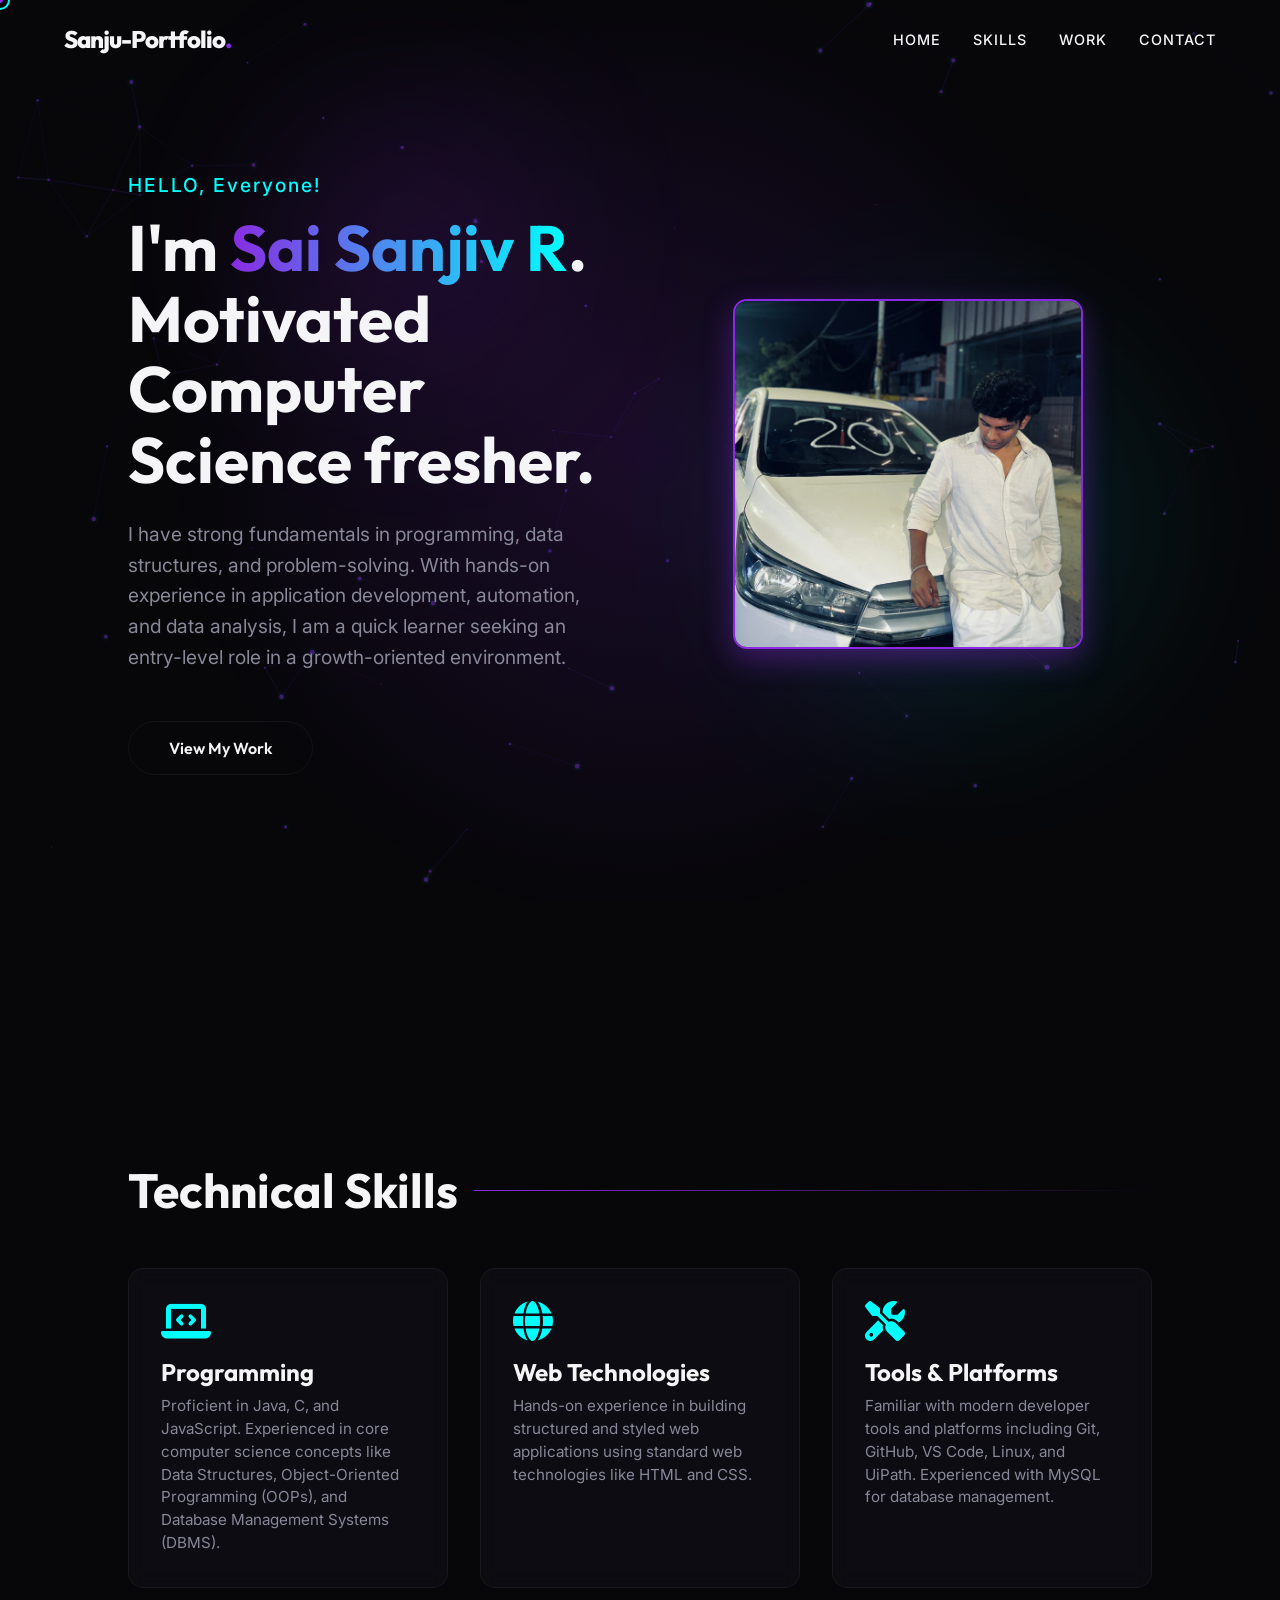
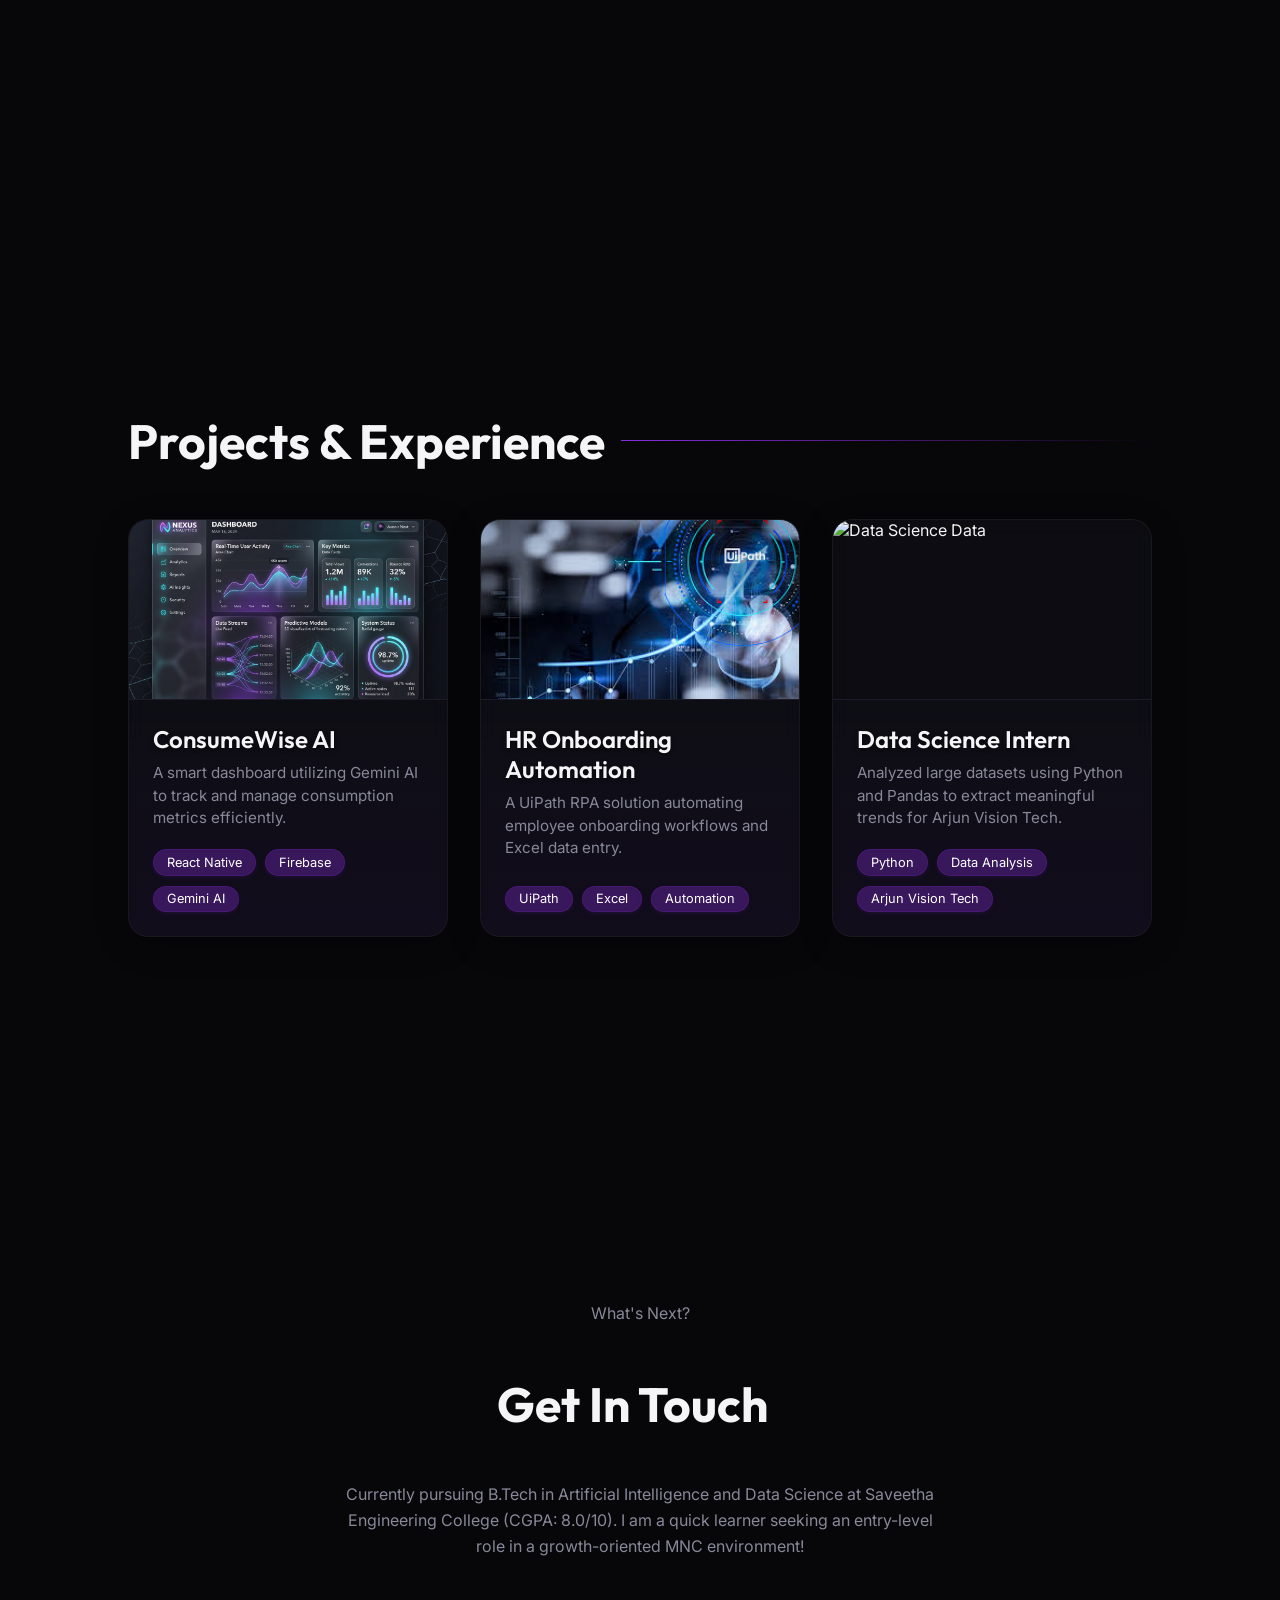
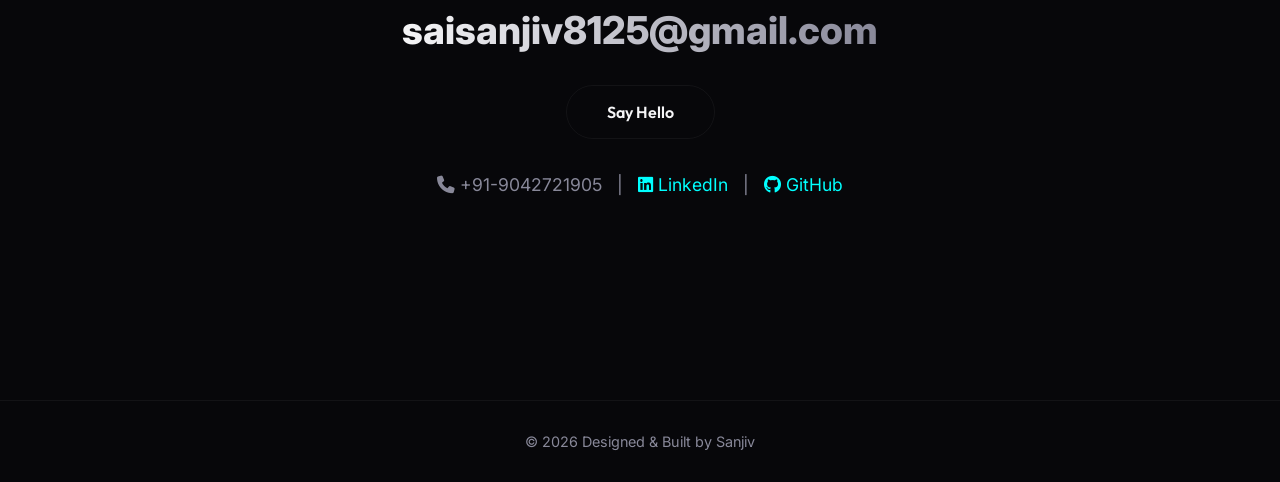
==== commit 6169f4bf: "intro-corrected" ====
--- a/index.html
+++ b/index.html
@@ -16,9 +16,8 @@
         <div id="preloader">
         <canvas id="intro-canvas"></canvas>
         <div class="intro-typing-container">
-            <span class="intro-s-placeholder" style="color: transparent;">S</span><span id="typed-rest"></span><span class="typing-cursor" id="intro-cursor"></span>
+            <span class="intro-s-placeholder">S</span><span id="typed-rest"></span><span class="typing-cursor" id="intro-cursor"></span>
         </div>
-    </div>
     </div>
 
     <!-- Particle Canvas Background -->
--- a/style.css
+++ b/style.css
@@ -550,12 +550,14 @@
 
 .intro-typing-container {
   font-family: 'Outfit', sans-serif;
-  font-size: 8vw;
+  font-size: clamp(3rem, 8vw, 6rem);
   font-weight: 800;
   color: #ffffff;
   display: flex;
   align-items: center;
   z-index: 2;
+  -webkit-font-smoothing: antialiased;
+  -moz-osx-font-smoothing: grayscale;
 }
 
 @media (min-width: 1200px) {
@@ -564,8 +566,11 @@
   }
 }
 
-.intro-s-placeholder {
-  color: transparent;
+.intro-s-placeholder{
+  color: var(--primary);
+  text-shadow: 0 0 8px rgba(138,43,226,0.8);
+  font-weight: 800;
+  filter: none;
 }
 
 .typing-cursor {
@@ -581,11 +586,7 @@
   0%, 100% { opacity: 1; }
   50% { opacity: 0; }
 }
-  50% { opacity: 0; }
-}
-  70% { transform: scale(1); opacity: 1; box-shadow: 0 0 0 20px rgba(138, 43, 226, 0); }
-  100% { transform: scale(0.8); opacity: 0.5; box-shadow: 0 0 0 0 rgba(138, 43, 226, 0); }
-}
+
 
 
 @media (max-width: 768px) {
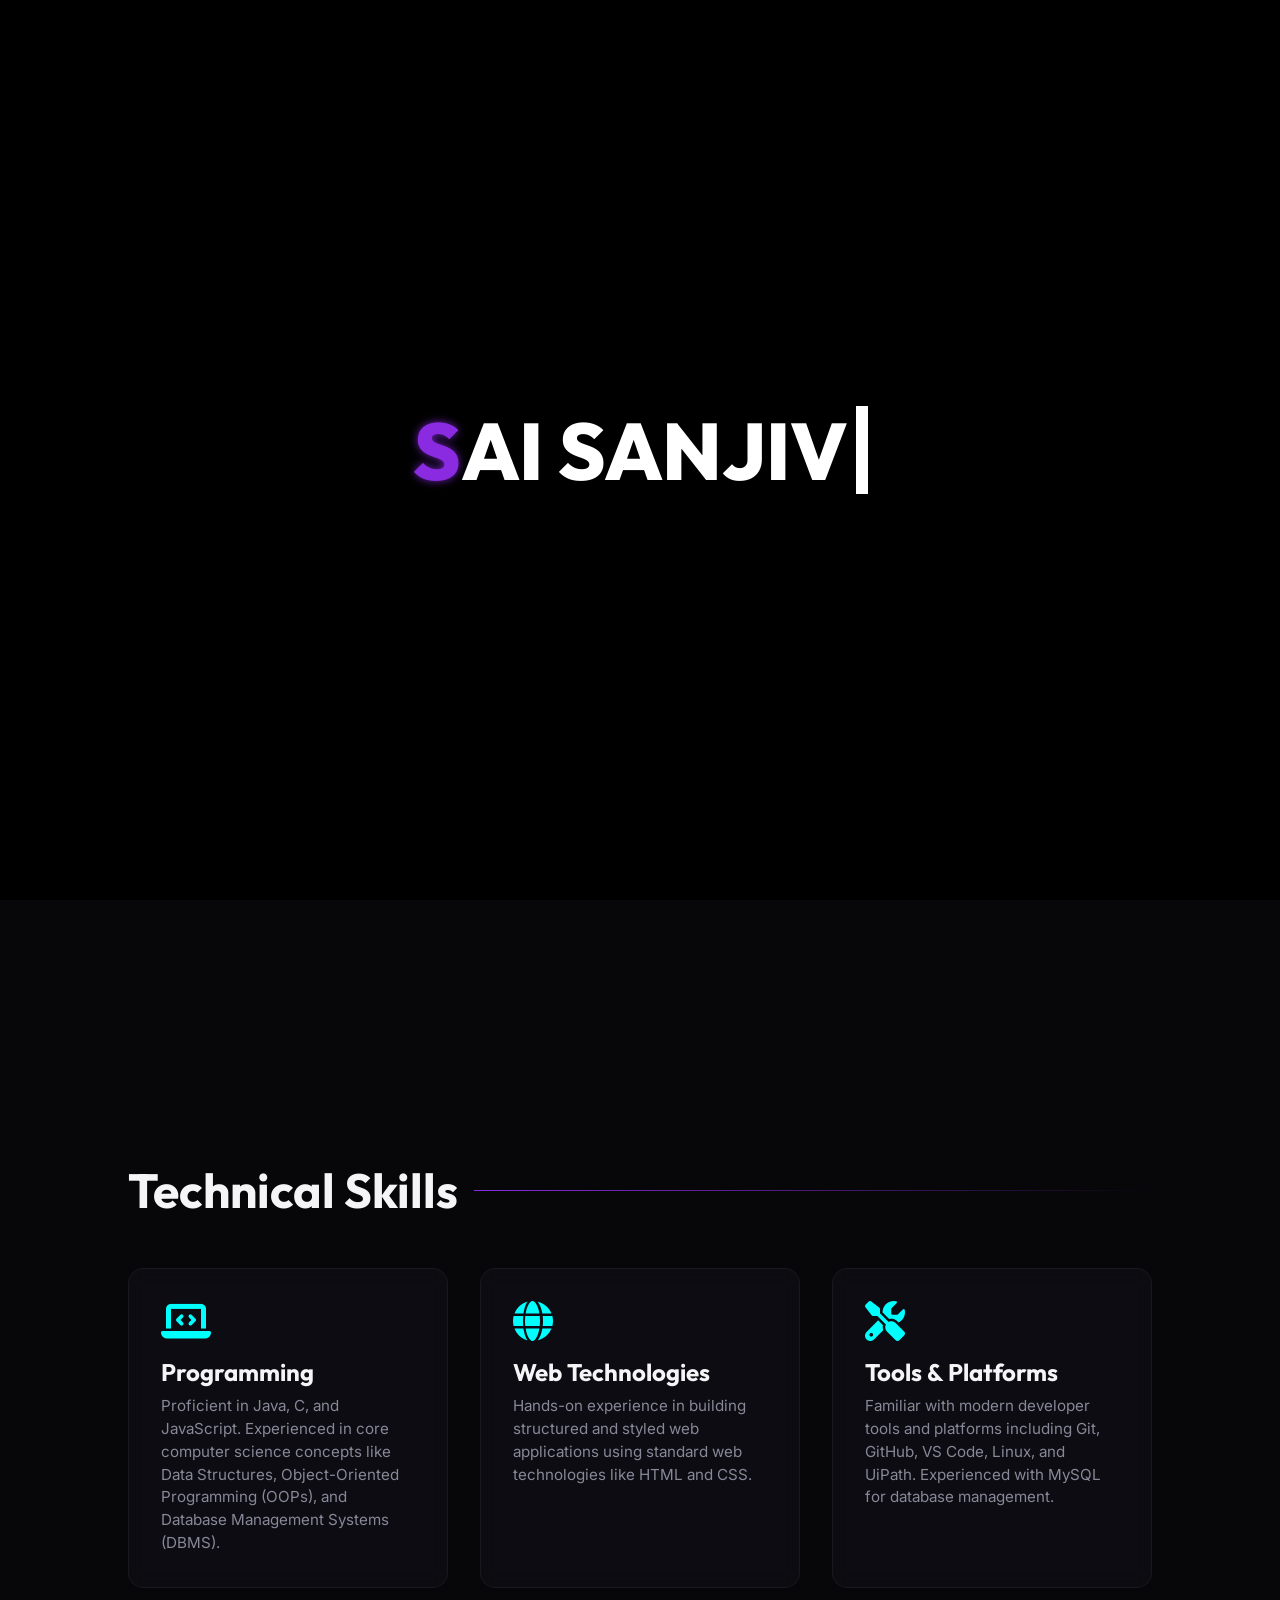
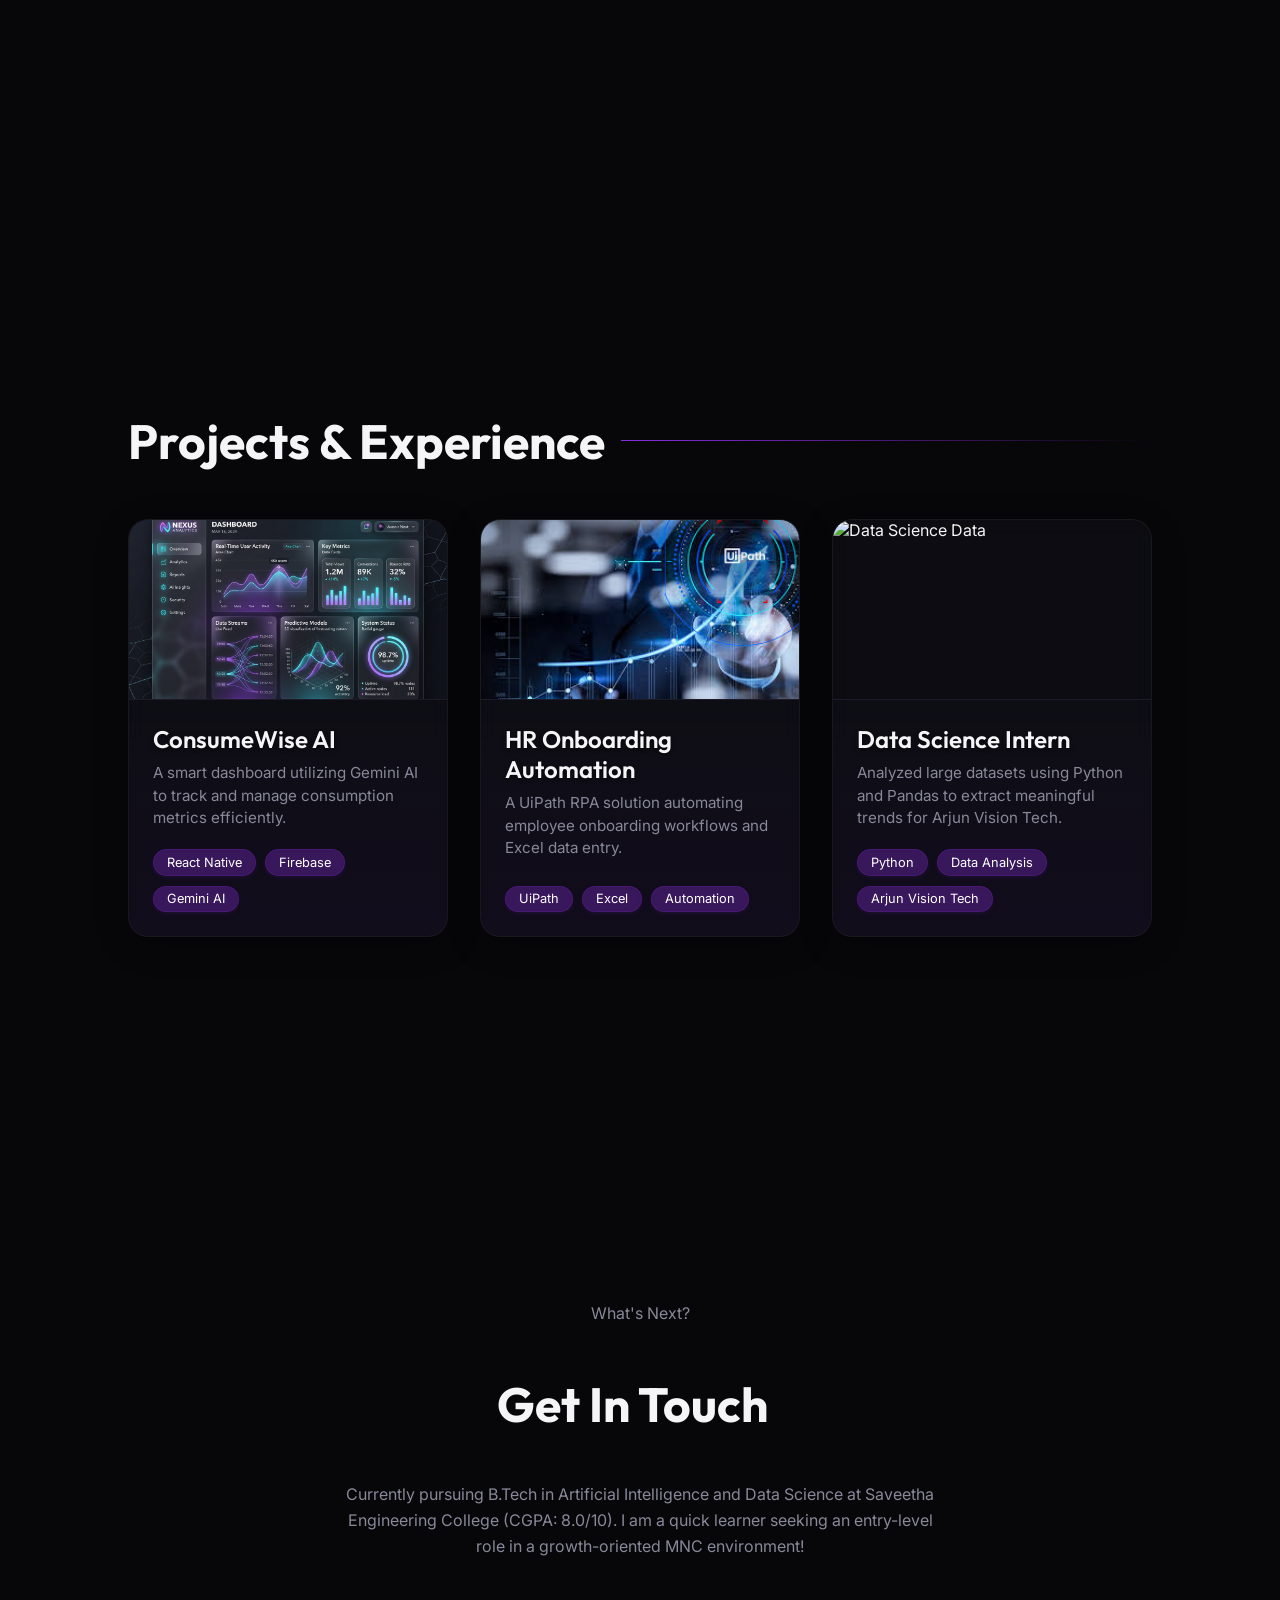
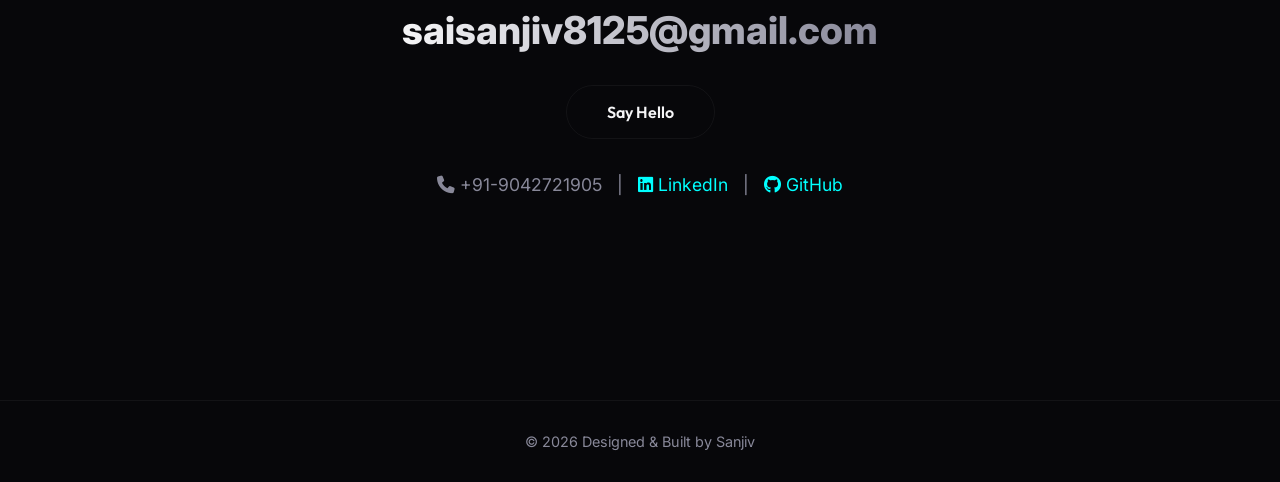
==== commit 53133da4: "fix" ====
--- a/index.html
+++ b/index.html
@@ -51,9 +51,6 @@
                 I have strong fundamentals in programming, data structures, and problem-solving. With hands-on experience in application development, automation, and data analysis, I am a quick learner seeking an entry-level role in a growth-oriented environment.
             </div>
             <a href="#projects" class="btn btn-magnetic">View My Work</a>
-        </div>
-        <div class="hero-image-wrapper">
-            <img src="./assets/developer_profile.jpeg" alt="Sai Sanjiv Developer Profile" class="hero-profile-img">
         </div>
     </section>
 
--- a/style.css
+++ b/style.css
@@ -201,58 +201,27 @@
 
 /* Hero Section */
 .hero {
-  flex-direction: row;
+  flex-direction: column;
   align-items: center;
-  justify-content: space-between;
+  justify-content: center;
   gap: 3rem;
   position: relative;
+  text-align: center;
 }
 
 .hero-content {
   flex: 1;
-  max-width: 600px;
+  max-width: 800px;
   display: flex;
   flex-direction: column;
-  align-items: flex-start;
-}
-
-.hero-image-wrapper {
-  flex: 1;
-  display: flex;
-  justify-content: center;
   align-items: center;
 }
 
-.hero-profile-img {
-  width: 100%;
-  max-width: 350px;
-  aspect-ratio: 1 / 1;
-  object-fit: cover;
-  border-radius: 14px;
-  border: 2px solid var(--primary);
-  box-shadow: 0 10px 30px rgba(138, 43, 226, 0.4);
-  animation: floatProfile 6s ease-in-out infinite;
-}
-
-@keyframes floatProfile {
-  0% { transform: translateY(0); }
-  50% { transform: translateY(-15px); box-shadow: 0 15px 40px rgba(138, 43, 226, 0.6); }
-  100% { transform: translateY(0); }
-}
+
 
 @media (max-width: 992px) {
   .hero {
-    flex-direction: column-reverse;
-    text-align: center;
     padding-top: 10rem;
-  }
-  
-  .hero-content {
-    align-items: center;
-  }
-  
-  .hero-image-wrapper {
-    margin-bottom: 3rem;
   }
 }
 
